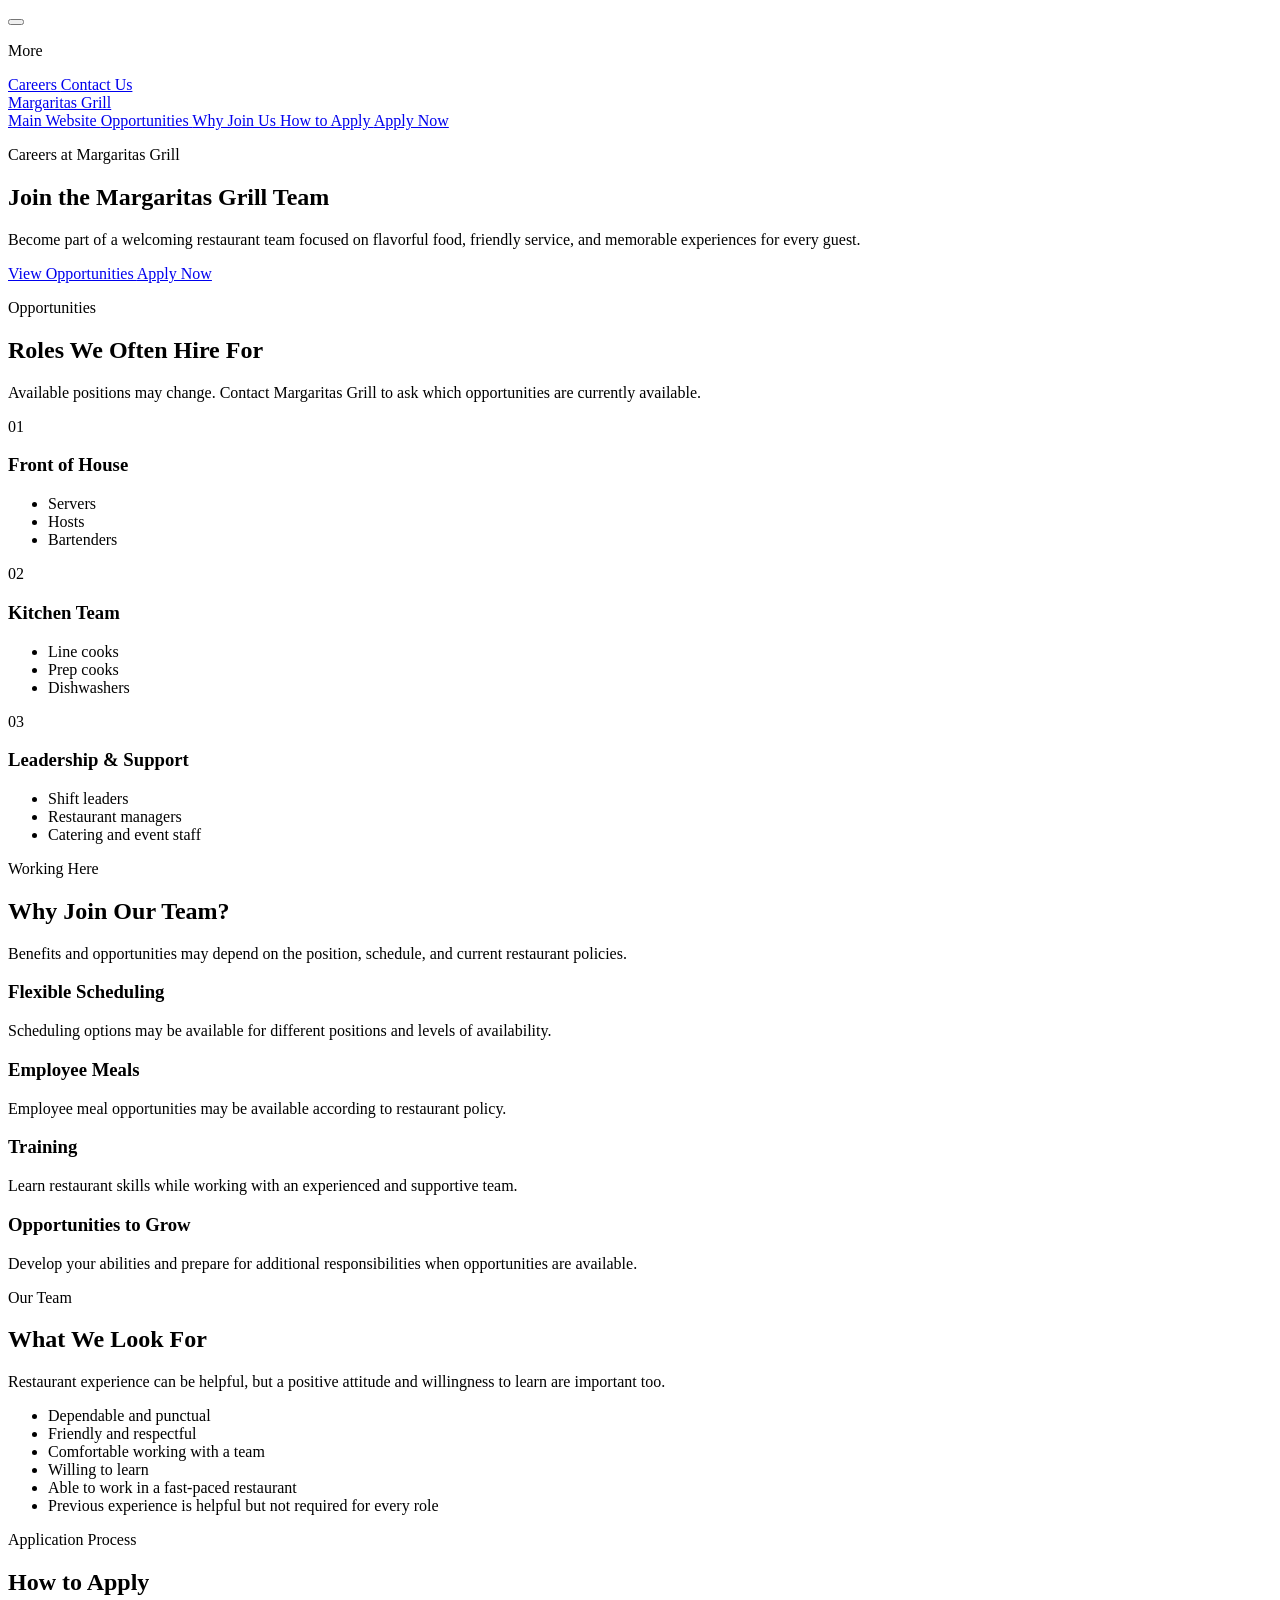
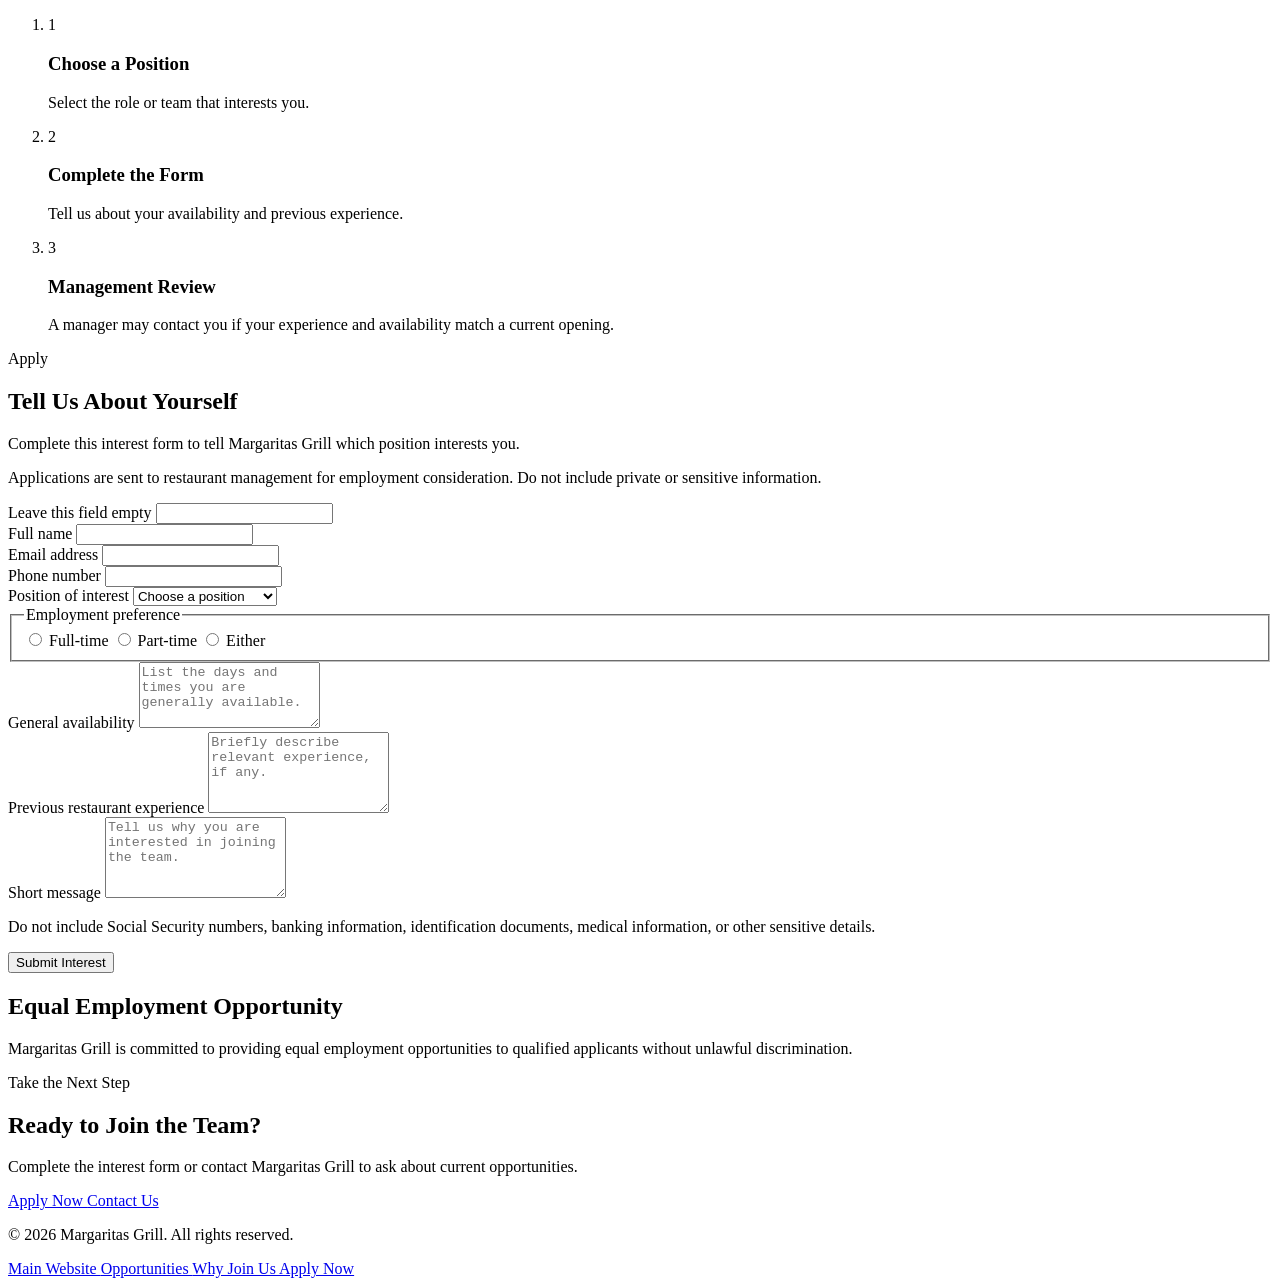
==== careers.html @ b8bbc75a "Add files via upload" ====
<!doctype html>
<html lang="en">
  <head>
    <meta charset="UTF-8" />

    <meta
      name="viewport"
      content="width=device-width, initial-scale=1"
    />

    <meta
      http-equiv="Content-Security-Policy"
      content="
        default-src 'self';
        script-src 'self';
        style-src 'self' https://fonts.googleapis.com;
        font-src 'self' https://fonts.gstatic.com;
        img-src 'self' data:;
        connect-src 'self';
        object-src 'none';
        base-uri 'self';
        form-action 'self' https://formspree.io;
        upgrade-insecure-requests;
      "
    />

    <meta
      name="referrer"
      content="strict-origin-when-cross-origin"
    />

    <meta
      name="description"
      content="Explore career opportunities and learn about joining the team at Margaritas Grill."
    />

    <title>Careers — Margaritas Grill</title>

    <link
      rel="preconnect"
      href="https://fonts.googleapis.com"
    />

    <link
      rel="preconnect"
      href="https://fonts.gstatic.com"
      crossorigin
    />

    <link
      rel="stylesheet"
      href="https://fonts.googleapis.com/css2?family=Cormorant+Garamond:wght@400;600;700&amp;display=swap"
    />

    <link rel="stylesheet" href="styles.css" />
  </head>

  <body>
    <!-- Top-left business menu -->
    <div class="corner-menu">
      <button
        class="corner-menu__button"
        type="button"
        aria-expanded="false"
        aria-controls="corner-menu-panel"
        aria-label="Open menu"
      >
        <span aria-hidden="true"></span>
        <span aria-hidden="true"></span>
        <span aria-hidden="true"></span>
      </button>

      <nav
        class="corner-menu__panel"
        id="corner-menu-panel"
        aria-label="More information"
      >
        <p class="corner-menu__title">More</p>

        <a
          href="careers.html"
          aria-current="page"
        >
          Careers
        </a>

        <a href="index.html#location">
          Contact Us
        </a>
      </nav>
    </div>

    <!-- Careers header -->
    <header class="header">
      <div class="container header__inner">
        <a href="#careers-top" class="logo">
          Margaritas Grill
        </a>

        <nav
          class="nav"
          aria-label="Careers navigation"
        >
          <a href="index.html#home">
            Main Website
          </a>

          <a href="#positions">
            Opportunities
          </a>

          <a href="#benefits">
            Why Join Us
          </a>

          <a href="#process">
            How to Apply
          </a>

          <a href="#application">
            Apply Now
          </a>
        </nav>
      </div>
    </header>

    <main class="careers-page">
      <!-- Careers hero -->
      <section
        class="careers-hero"
        id="careers-top"
      >
        <div
          class="container careers-hero__content"
        >
          <p class="careers-eyebrow">
            Careers at Margaritas Grill
          </p>

          <h1>
            Join the Margaritas Grill Team
          </h1>

          <p class="careers-hero__description">
            Become part of a welcoming restaurant team
            focused on flavorful food, friendly service,
            and memorable experiences for every guest.
          </p>

          <div class="careers-actions">
            <a
              href="#positions"
              class="btn btn--primary"
            >
              View Opportunities
            </a>

            <a
              href="#application"
              class="btn btn--outline"
            >
              Apply Now
            </a>
          </div>
        </div>
      </section>

      <!-- Positions -->
      <section
        class="careers-section careers-positions"
        id="positions"
        aria-labelledby="positions-heading"
      >
        <div class="container">
          <header
            class="careers-section__header"
          >
            <p class="careers-eyebrow">
              Opportunities
            </p>

            <h2 id="positions-heading">
              Roles We Often Hire For
            </h2>

            <p>
              Available positions may change. Contact
              Margaritas Grill to ask which opportunities
              are currently available.
            </p>
          </header>

          <div class="careers-card-grid">
            <article class="careers-card">
              <p
                class="careers-card__number"
                aria-hidden="true"
              >
                01
              </p>

              <h3>Front of House</h3>

              <ul>
                <li>Servers</li>
                <li>Hosts</li>
                <li>Bartenders</li>
              </ul>
            </article>

            <article class="careers-card">
              <p
                class="careers-card__number"
                aria-hidden="true"
              >
                02
              </p>

              <h3>Kitchen Team</h3>

              <ul>
                <li>Line cooks</li>
                <li>Prep cooks</li>
                <li>Dishwashers</li>
              </ul>
            </article>

            <article class="careers-card">
              <p
                class="careers-card__number"
                aria-hidden="true"
              >
                03
              </p>

              <h3>
                Leadership &amp; Support
              </h3>

              <ul>
                <li>Shift leaders</li>
                <li>Restaurant managers</li>
                <li>
                  Catering and event staff
                </li>
              </ul>
            </article>
          </div>
        </div>
      </section>

      <!-- Benefits -->
      <section
        class="careers-section careers-benefits"
        id="benefits"
        aria-labelledby="benefits-heading"
      >
        <div class="container">
          <header
            class="careers-section__header"
          >
            <p class="careers-eyebrow">
              Working Here
            </p>

            <h2 id="benefits-heading">
              Why Join Our Team?
            </h2>

            <p>
              Benefits and opportunities may depend on the
              position, schedule, and current restaurant
              policies.
            </p>
          </header>

          <!-- Confirm these benefits with the restaurant -->
          <div class="careers-benefit-grid">
            <article class="careers-benefit">
              <h3>Flexible Scheduling</h3>

              <p>
                Scheduling options may be available for
                different positions and levels of
                availability.
              </p>
            </article>

            <article class="careers-benefit">
              <h3>Employee Meals</h3>

              <p>
                Employee meal opportunities may be
                available according to restaurant policy.
              </p>
            </article>

            <article class="careers-benefit">
              <h3>Training</h3>

              <p>
                Learn restaurant skills while working with
                an experienced and supportive team.
              </p>
            </article>

            <article class="careers-benefit">
              <h3>Opportunities to Grow</h3>

              <p>
                Develop your abilities and prepare for
                additional responsibilities when
                opportunities are available.
              </p>
            </article>
          </div>
        </div>
      </section>

      <!-- Team values -->
      <section
        class="careers-section careers-values"
        aria-labelledby="values-heading"
      >
        <div
          class="container careers-values__layout"
        >
          <div class="careers-values__intro">
            <p class="careers-eyebrow">
              Our Team
            </p>

            <h2 id="values-heading">
              What We Look For
            </h2>

            <p>
              Restaurant experience can be helpful, but a
              positive attitude and willingness to learn
              are important too.
            </p>
          </div>

          <ul class="careers-checklist">
            <li>Dependable and punctual</li>
            <li>Friendly and respectful</li>

            <li>
              Comfortable working with a team
            </li>

            <li>Willing to learn</li>

            <li>
              Able to work in a fast-paced restaurant
            </li>

            <li>
              Previous experience is helpful but not
              required for every role
            </li>
          </ul>
        </div>
      </section>

      <!-- Application process -->
      <section
        class="careers-section careers-process"
        id="process"
        aria-labelledby="process-heading"
      >
        <div class="container">
          <header
            class="careers-section__header"
          >
            <p class="careers-eyebrow">
              Application Process
            </p>

            <h2 id="process-heading">
              How to Apply
            </h2>
          </header>

          <ol class="careers-process__steps">
            <li>
              <span aria-hidden="true">1</span>

              <div>
                <h3>Choose a Position</h3>

                <p>
                  Select the role or team that interests
                  you.
                </p>
              </div>
            </li>

            <li>
              <span aria-hidden="true">2</span>

              <div>
                <h3>Complete the Form</h3>

                <p>
                  Tell us about your availability and
                  previous experience.
                </p>
              </div>
            </li>

            <li>
              <span aria-hidden="true">3</span>

              <div>
                <h3>Management Review</h3>

                <p>
                  A manager may contact you if your
                  experience and availability match a
                  current opening.
                </p>
              </div>
            </li>
          </ol>
        </div>
      </section>

      <!-- Application form -->
      <section
        class="careers-section careers-application"
        id="application"
        aria-labelledby="application-heading"
      >
        <div
          class="container careers-application__layout"
        >
          <div
            class="careers-application__intro"
          >
            <p class="careers-eyebrow">
              Apply
            </p>

            <h2 id="application-heading">
              Tell Us About Yourself
            </h2>

            <p>
              Complete this interest form to tell
              Margaritas Grill which position interests
              you.
            </p>

            <p class="careers-form-warning">
              Applications are sent to restaurant
              management for employment consideration. Do
              not include private or sensitive
              information.
            </p>
          </div>

          <!--
            Formspree processes this form.
            Its endpoint identifier is public by design.
          -->
          <form
            class="careers-form"
            id="careers-form"
            action="https://formspree.io/f/mwlevezz"
            method="POST"
            accept-charset="UTF-8"
          >
            <!-- Spam trap: users should leave this empty -->
            <div
              class="careers-honeypot"
              aria-hidden="true"
            >
              <label for="company-website">
                Leave this field empty
              </label>

              <input
                id="company-website"
                name="_gotcha"
                type="text"
                tabindex="-1"
                autocomplete="off"
              />
            </div>

            <div class="careers-form__grid">
              <div class="careers-field">
                <label for="applicant-name">
                  Full name
                </label>

                <input
                  id="applicant-name"
                  name="name"
                  type="text"
                  autocomplete="name"
                  maxlength="100"
                  required
                />
              </div>

              <div class="careers-field">
                <label for="applicant-email">
                  Email address
                </label>

                <input
                  id="applicant-email"
                  name="email"
                  type="email"
                  autocomplete="email"
                  maxlength="254"
                  required
                />
              </div>

              <div class="careers-field">
                <label for="applicant-phone">
                  Phone number
                </label>

                <input
                  id="applicant-phone"
                  name="phone"
                  type="tel"
                  autocomplete="tel"
                  inputmode="tel"
                  maxlength="30"
                  required
                />
              </div>

              <div class="careers-field">
                <label for="position-interest">
                  Position of interest
                </label>

                <select
                  id="position-interest"
                  name="position"
                  required
                >
                  <option value="">
                    Choose a position
                  </option>

                  <option value="server">
                    Server
                  </option>

                  <option value="host">
                    Host
                  </option>

                  <option value="bartender">
                    Bartender
                  </option>

                  <option value="line-cook">
                    Line Cook
                  </option>

                  <option value="prep-cook">
                    Prep Cook
                  </option>

                  <option value="dishwasher">
                    Dishwasher
                  </option>

                  <option value="catering">
                    Catering Staff
                  </option>

                  <option value="shift-leader">
                    Shift Leader
                  </option>

                  <option value="manager">
                    Restaurant Manager
                  </option>

                  <option value="other">
                    Other
                  </option>
                </select>
              </div>
            </div>

            <fieldset class="careers-fieldset">
              <legend>
                Employment preference
              </legend>

              <div class="careers-radio-group">
                <label>
                  <input
                    type="radio"
                    name="employment-preference"
                    value="full-time"
                    required
                  />

                  Full-time
                </label>

                <label>
                  <input
                    type="radio"
                    name="employment-preference"
                    value="part-time"
                  />

                  Part-time
                </label>

                <label>
                  <input
                    type="radio"
                    name="employment-preference"
                    value="either"
                  />

                  Either
                </label>
              </div>
            </fieldset>

            <div class="careers-field">
              <label for="availability">
                General availability
              </label>

              <textarea
                id="availability"
                name="availability"
                rows="4"
                maxlength="500"
                required
                placeholder="List the days and times you are generally available."
              ></textarea>
            </div>

            <div class="careers-field">
              <label for="experience">
                Previous restaurant experience
              </label>

              <textarea
                id="experience"
                name="experience"
                rows="5"
                maxlength="1500"
                placeholder="Briefly describe relevant experience, if any."
              ></textarea>
            </div>

            <div class="careers-field">
              <label for="applicant-message">
                Short message
              </label>

              <textarea
                id="applicant-message"
                name="message"
                rows="5"
                maxlength="1500"
                placeholder="Tell us why you are interested in joining the team."
              ></textarea>
            </div>

            <p class="careers-privacy-note">
              Do not include Social Security numbers,
              banking information, identification
              documents, medical information, or other
              sensitive details.
            </p>

            <button
              class="btn btn--primary"
              type="submit"
            >
              Submit Interest
            </button>
          </form>
        </div>
      </section>

      <!-- Equal opportunity statement -->
      <section
        class="careers-equal-opportunity"
        aria-labelledby="equal-opportunity-heading"
      >
        <div class="container">
          <h2 id="equal-opportunity-heading">
            Equal Employment Opportunity
          </h2>

          <p>
            Margaritas Grill is committed to providing
            equal employment opportunities to qualified
            applicants without unlawful discrimination.
          </p>
        </div>
      </section>

      <!-- Final call to action -->
      <section class="careers-final-cta">
        <div class="container">
          <p class="careers-eyebrow">
            Take the Next Step
          </p>

          <h2>Ready to Join the Team?</h2>

          <p>
            Complete the interest form or contact
            Margaritas Grill to ask about current
            opportunities.
          </p>

          <div class="careers-actions">
            <a
              href="#application"
              class="btn btn--primary"
            >
              Apply Now
            </a>

            <a
              href="index.html#location"
              class="btn btn--outline"
            >
              Contact Us
            </a>
          </div>
        </div>
      </section>
    </main>

    <!-- Careers footer -->
    <footer class="footer">
      <div class="container footer__inner">
        <p>
          &copy; 2026 Margaritas Grill. All rights
          reserved.
        </p>

        <nav
          aria-label="Careers footer navigation"
        >
          <a href="index.html#home">
            Main Website
          </a>

          <a href="#positions">
            Opportunities
          </a>

          <a href="#benefits">
            Why Join Us
          </a>

          <a href="#application">
            Apply Now
          </a>
        </nav>
      </div>
    </footer>

    <script src="script.js"></script>
  </body>
</html>
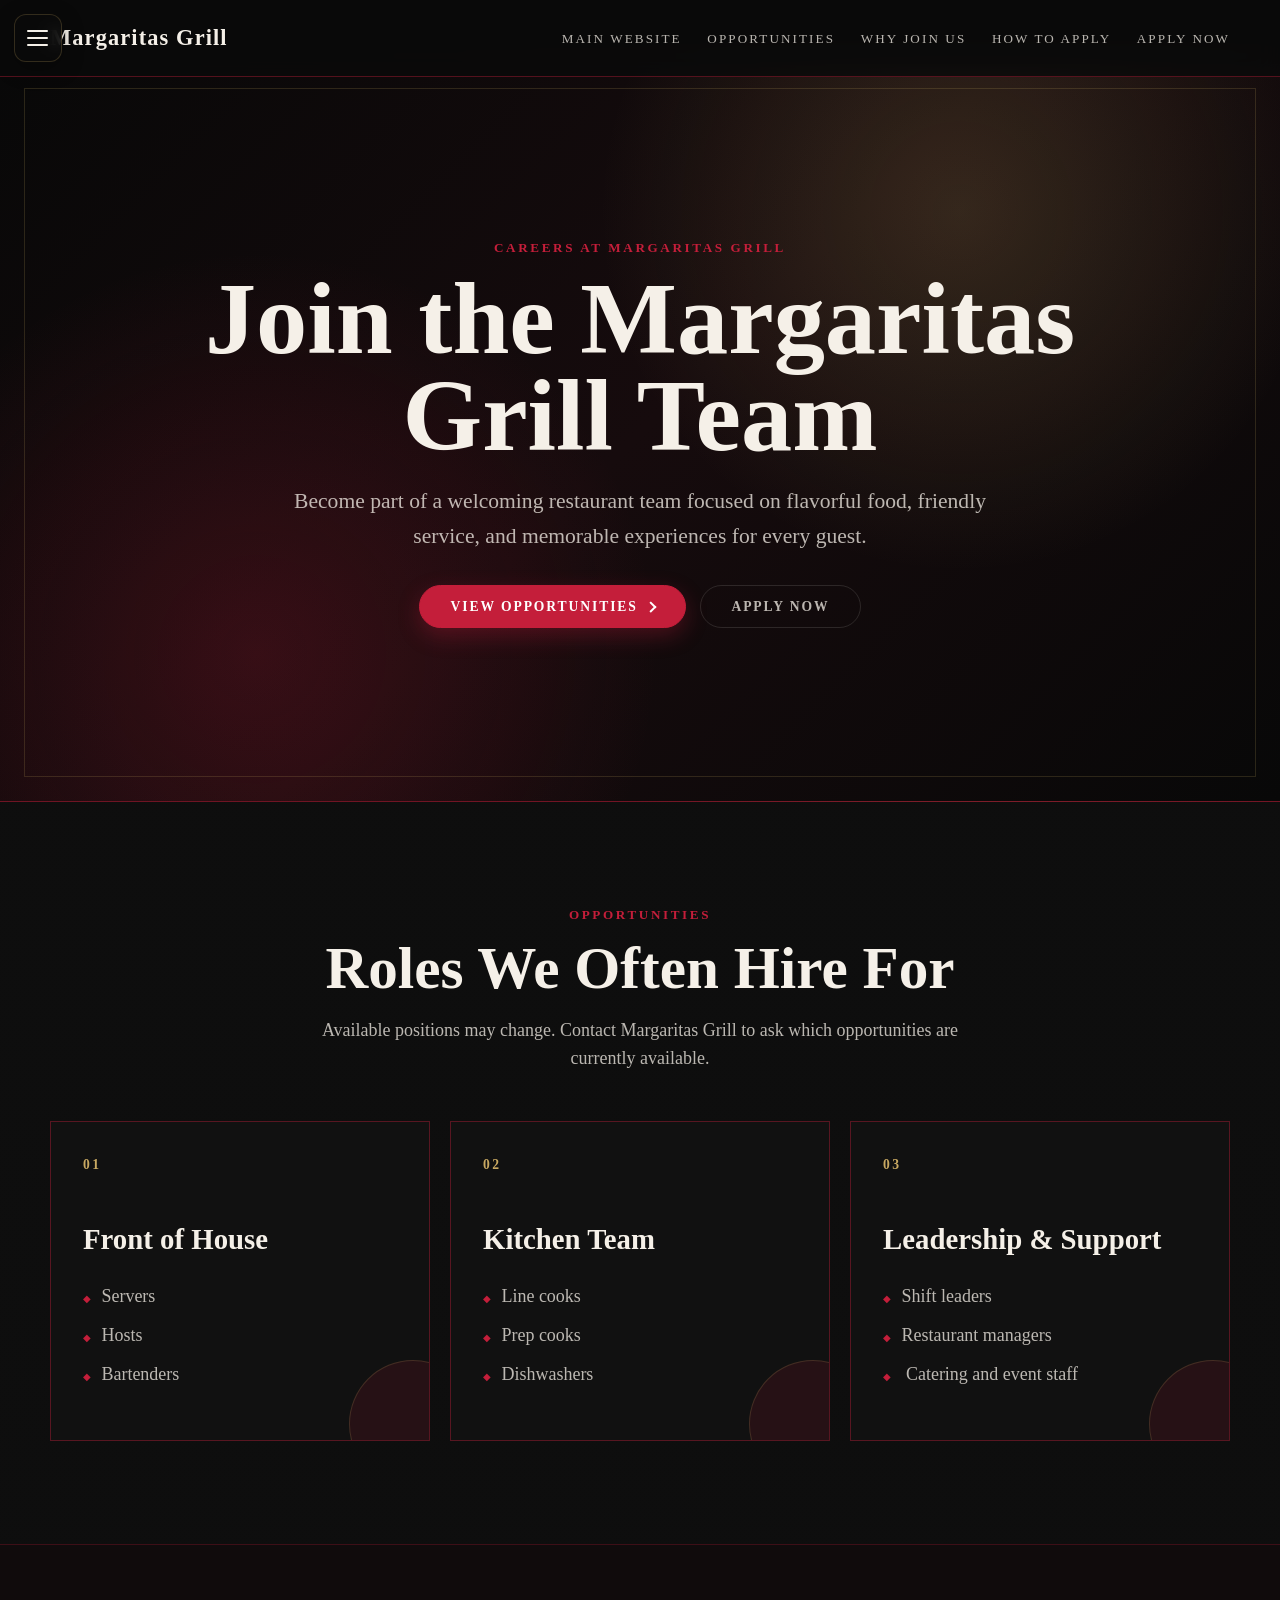
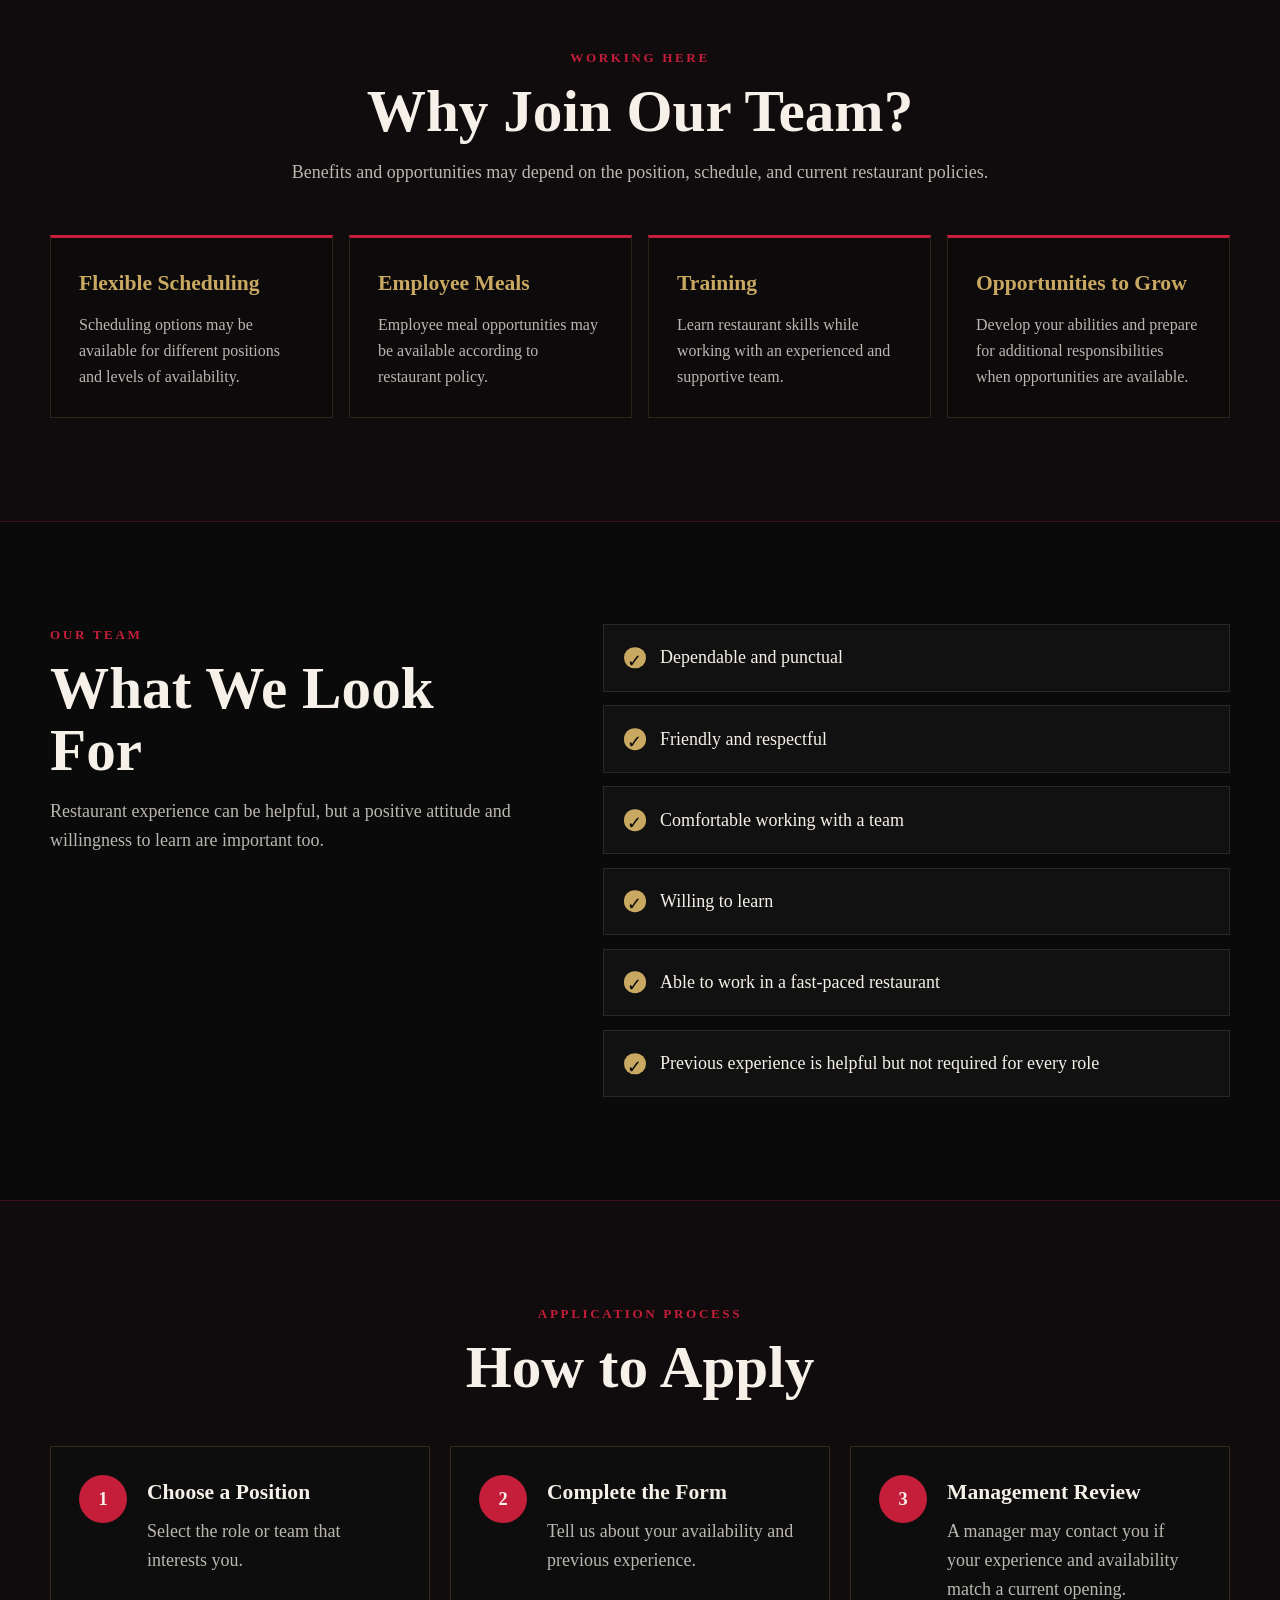
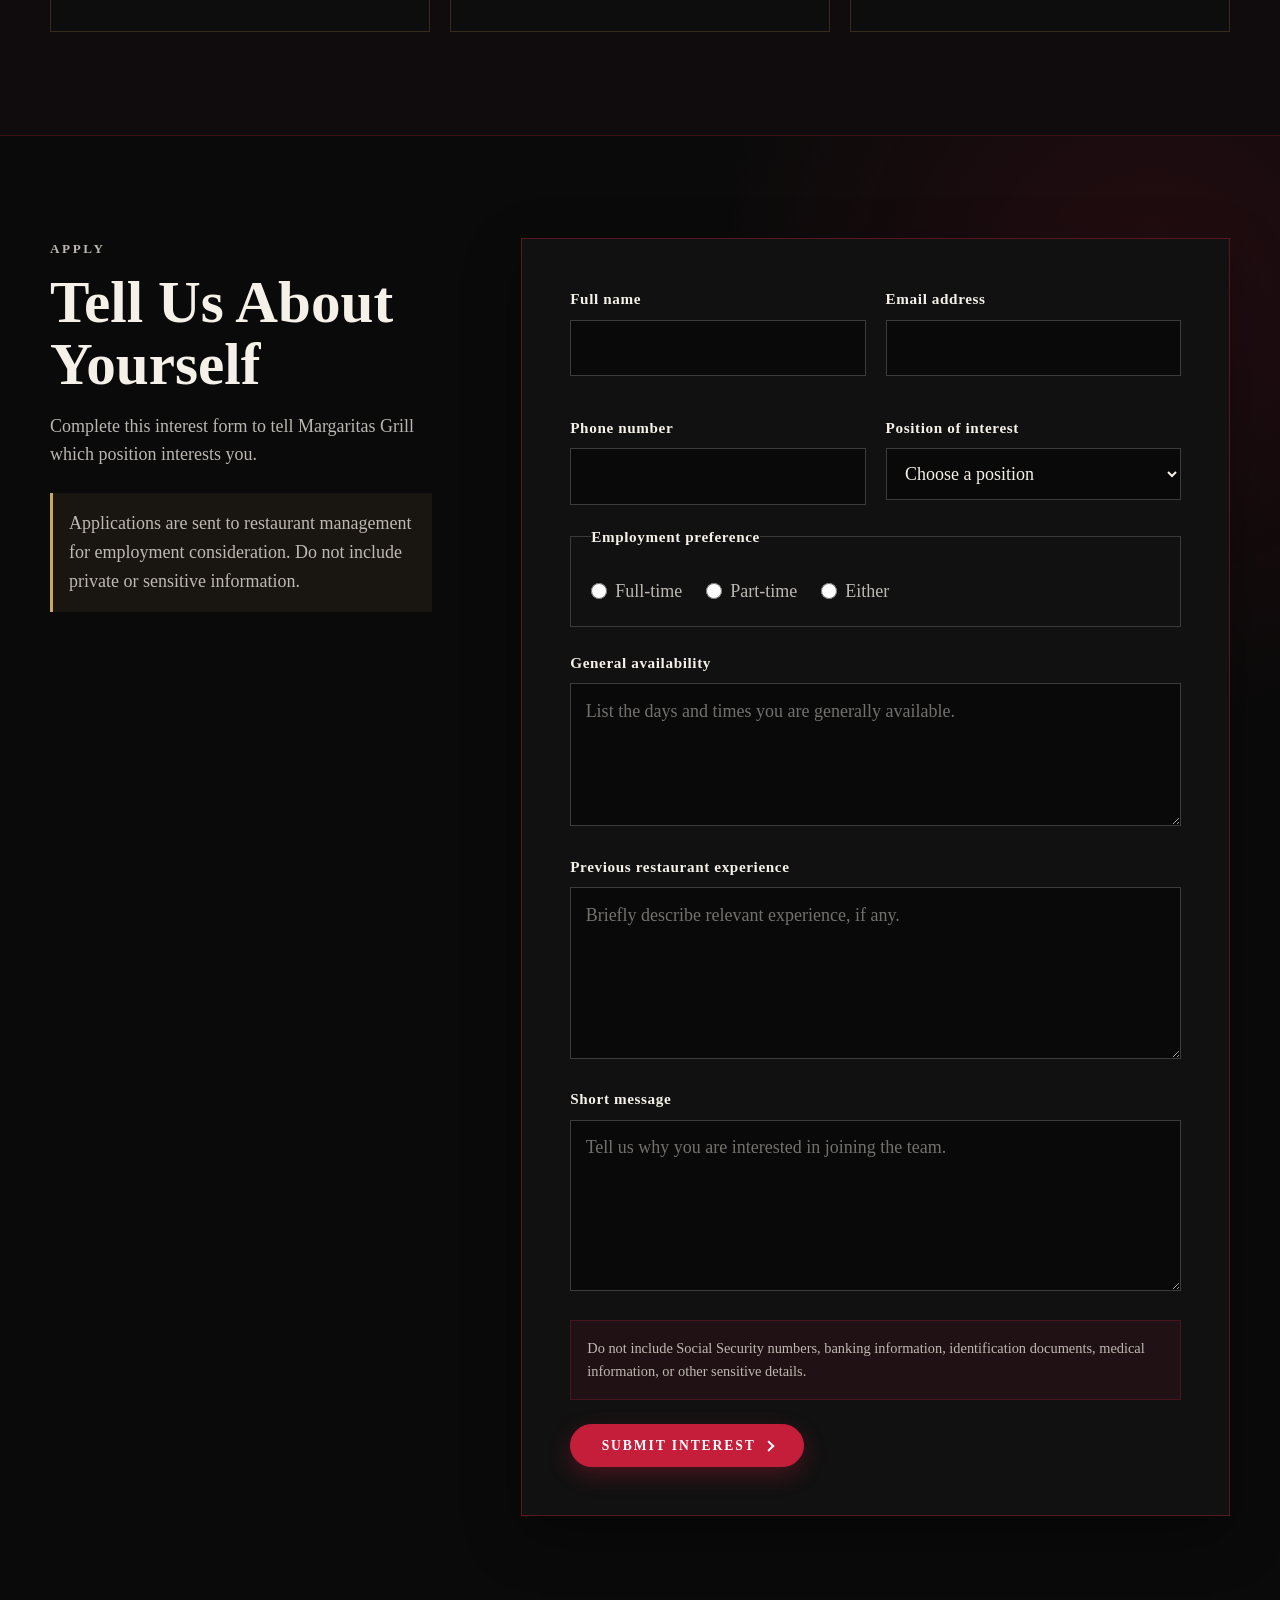
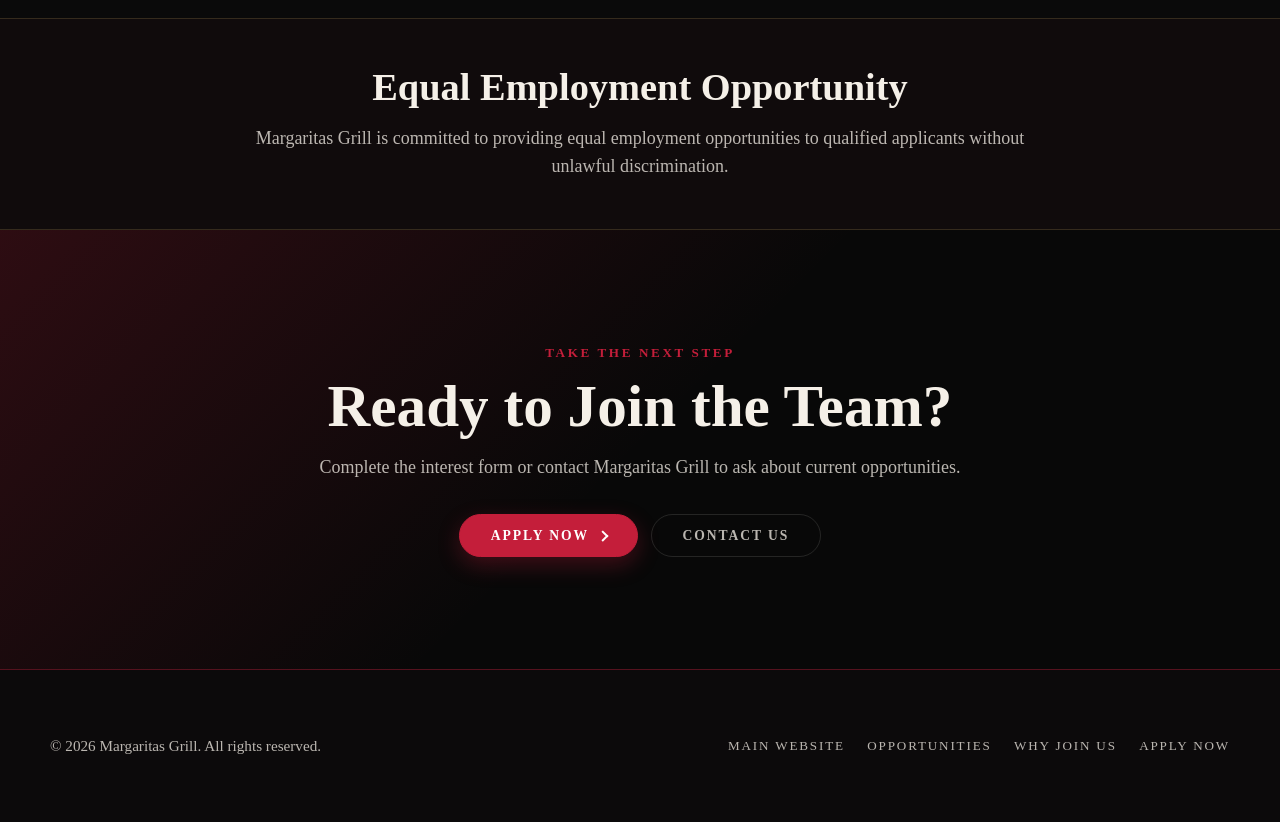
==== commit 475c8a53: "Fix header wordmark clearance vs corner menu; move theme toggle into nav; add favicon; make lightbox" ====
--- a/careers.html
+++ b/careers.html
@@ -33,6 +33,8 @@
       name="description"
       content="Explore career opportunities and learn about joining the team at Margaritas Grill."
     />
+
+    <link rel="icon" href="public/favicon.svg" type="image/svg+xml" />
 
     <title>Careers — Margaritas Grill</title>
 
--- a/styles.css
+++ b/styles.css
@@ -0,0 +1,2572 @@
+/* Margaritas Grill — shared homepage and careers styles */
+
+*,
+*::before,
+*::after {
+  box-sizing: border-box;
+  margin: 0;
+  padding: 0;
+}
+
+:root {
+  --black: #0a0a0a;
+  --red: #c41e3a;
+  --cream: #f5f0e8;
+  --cream-muted: rgba(245, 240, 232, 0.75);
+  --gold: #c9a962;
+  --font: "Cormorant Garamond", Georgia, serif;
+
+  /* Semantic tokens (night — default atmosphere) */
+  --bg: #0a0a0a;
+  --bg-alt: #0c0a0b;
+  --surface: #140d0e;
+  --surface-2: #111111;
+  --text: #f5f0e8;
+  --text-muted: rgba(245, 240, 232, 0.75);
+  --text-faint: rgba(245, 240, 232, 0.55);
+  --accent: #c41e3a;
+  --accent-bright: #e8354f;
+  --gold-accent: #c9a962;
+  --line: rgba(245, 240, 232, 0.12);
+  --line-strong: rgba(196, 30, 58, 0.4);
+  --line-gold: rgba(201, 169, 98, 0.22);
+  --shadow-soft: 0 18px 48px rgba(0, 0, 0, 0.4);
+  --shadow-lift: 0 22px 46px rgba(0, 0, 0, 0.55);
+  --header-bg: rgba(10, 10, 10, 0.82);
+  --hero-overlay-top: rgba(10, 10, 10, 0.68);
+  --hero-overlay-mid: rgba(10, 10, 10, 0.78);
+  --hero-overlay-bottom: rgba(10, 10, 10, 0.94);
+  --maxw: 1180px;
+}
+
+/* Warm / candlelit atmosphere (home page only) */
+body.theme-warm {
+  --bg: #17110c;
+  --bg-alt: #1d150f;
+  --surface: #241a13;
+  --surface-2: #2b2018;
+  --text: #fbf4e8;
+  --text-muted: rgba(251, 244, 232, 0.82);
+  --text-faint: rgba(251, 244, 232, 0.62);
+  --accent: #d12c3f;
+  --accent-bright: #f0576b;
+  --gold-accent: #d9bd7e;
+  --line: rgba(251, 244, 232, 0.18);
+  --line-strong: rgba(209, 44, 63, 0.5);
+  --line-gold: rgba(217, 189, 126, 0.34);
+  --shadow-soft: 0 20px 50px rgba(0, 0, 0, 0.32);
+  --shadow-lift: 0 24px 52px rgba(0, 0, 0, 0.42);
+  --header-bg: rgba(29, 21, 15, 0.86);
+  --hero-overlay-top: rgba(23, 17, 12, 0.5);
+  --hero-overlay-mid: rgba(23, 17, 12, 0.66);
+  --hero-overlay-bottom: rgba(23, 17, 12, 0.9);
+}
+
+html {
+  scroll-behavior: smooth;
+}
+
+body {
+  overflow-x: hidden;
+  color: var(--text);
+  font-family: var(--font);
+  font-size: 1.125rem;
+  line-height: 1.6;
+  background: var(--bg);
+  transition:
+    background-color 0.5s ease,
+    color 0.5s ease;
+}
+
+img {
+  display: block;
+  max-width: 100%;
+}
+
+a {
+  color: inherit;
+  text-decoration: none;
+}
+
+:focus-visible {
+  outline: 3px solid var(--gold-accent);
+  outline-offset: 3px;
+}
+
+.visually-hidden {
+  position: absolute;
+  width: 1px;
+  height: 1px;
+  padding: 0;
+  margin: -1px;
+  overflow: hidden;
+  white-space: nowrap;
+  border: 0;
+  clip-path: inset(50%);
+}
+
+.container {
+  width: min(100% - 2.5rem, var(--maxw));
+  margin-inline: auto;
+}
+
+/* Skip link */
+
+.skip-link {
+  position: fixed;
+  top: 0.75rem;
+  left: 50%;
+  z-index: 12000;
+  padding: 0.75rem 1.25rem;
+  color: var(--black);
+  font-weight: 600;
+  letter-spacing: 0.08em;
+  text-transform: uppercase;
+  background: var(--gold);
+  border-radius: 999px;
+  transform: translate(-50%, -200%);
+  transition: transform 0.25s ease;
+}
+
+.skip-link:focus-visible {
+  transform: translate(-50%, 0);
+}
+
+/* Cinematic intro */
+
+.intro {
+  position: fixed;
+  inset: 0;
+  z-index: 11000;
+  display: grid;
+  place-items: center;
+  background:
+    radial-gradient(
+      circle at 50% 42%,
+      rgba(196, 30, 58, 0.12),
+      transparent 60%
+    ),
+    #060606;
+  transition:
+    opacity 0.7s ease,
+    visibility 0.7s ease;
+}
+
+.intro__inner {
+  display: grid;
+  justify-items: center;
+  gap: 1.1rem;
+  padding: 2rem;
+  text-align: center;
+}
+
+.intro__logo {
+  width: min(56vw, 300px);
+  height: auto;
+  opacity: 0;
+  transform: scale(0.84);
+  animation: introLogo 2.1s cubic-bezier(0.2, 0.7, 0.2, 1) forwards;
+}
+
+.intro__word {
+  color: var(--cream);
+  font-size: clamp(1.4rem, 5vw, 2.4rem);
+  font-weight: 600;
+  letter-spacing: 0.18em;
+  text-transform: uppercase;
+  opacity: 0;
+  transform: translateY(14px);
+  animation: introWord 1.4s ease forwards;
+  animation-delay: 0.55s;
+}
+
+.intro__line {
+  width: 0;
+  height: 1px;
+  background: linear-gradient(90deg, transparent, var(--gold), transparent);
+  animation: introLine 1.6s ease forwards;
+  animation-delay: 0.7s;
+}
+
+.intro.is-dismissed {
+  opacity: 0;
+  visibility: hidden;
+  pointer-events: none;
+}
+
+/* No-JS fallback: the intro auto-dismisses so content is never hidden */
+html:not(.js) .intro {
+  animation: introAuto 3s ease forwards;
+}
+
+@keyframes introLogo {
+  0% {
+    opacity: 0;
+    transform: scale(0.84);
+  }
+  35% {
+    opacity: 1;
+  }
+  75% {
+    opacity: 1;
+    transform: scale(1);
+  }
+  100% {
+    opacity: 1;
+    transform: scale(1.03);
+  }
+}
+
+@keyframes introWord {
+  to {
+    opacity: 1;
+    transform: translateY(0);
+  }
+}
+
+@keyframes introLine {
+  to {
+    width: min(64vw, 320px);
+  }
+}
+
+@keyframes introAuto {
+  0%,
+  72% {
+    opacity: 1;
+    visibility: visible;
+  }
+  100% {
+    opacity: 0;
+    visibility: hidden;
+  }
+}
+
+/* Header */
+
+.header {
+  position: fixed;
+  inset: 0 0 auto;
+  z-index: 100;
+  background: var(--header-bg);
+  -webkit-backdrop-filter: blur(12px) saturate(1.1);
+  backdrop-filter: blur(12px) saturate(1.1);
+  border-bottom: 1px solid var(--line-strong);
+  transition:
+    background 0.3s ease,
+    border-color 0.3s ease,
+    box-shadow 0.3s ease;
+}
+
+.header__inner {
+  display: flex;
+  height: 4.75rem;
+  align-items: center;
+  justify-content: space-between;
+  transition: height 0.35s ease;
+}
+
+.header__actions {
+  display: flex;
+  align-items: center;
+  gap: 1.5rem;
+}
+
+/* Transparent over the hero (home only) */
+.home-page .header:not(.header--scrolled) {
+  background: transparent;
+  -webkit-backdrop-filter: none;
+  backdrop-filter: none;
+  border-bottom-color: rgba(245, 240, 232, 0.16);
+}
+
+.header.header--scrolled {
+  box-shadow: 0 10px 30px rgba(0, 0, 0, 0.45);
+}
+
+.header.header--scrolled .header__inner {
+  height: 3.6rem;
+}
+
+.logo {
+  font-size: 1.4rem;
+  font-weight: 700;
+  letter-spacing: 0.05em;
+  transition: color 0.25s ease;
+}
+
+.logo:hover {
+  color: var(--gold-accent);
+}
+
+.nav {
+  display: flex;
+  align-items: center;
+  gap: 1.6rem;
+}
+
+/* Keep the wordmark clear of the fixed top-left corner menu */
+@media (min-width: 821px) and (max-width: 1320px) {
+  .home-page .header__inner {
+    padding-left: 4.25rem;
+  }
+}
+
+.nav a {
+  position: relative;
+  display: inline-block;
+  padding: 0.35rem 0;
+  color: var(--text-muted);
+  font-size: 0.82rem;
+  letter-spacing: 0.16em;
+  text-transform: uppercase;
+  transition: color 0.25s ease;
+}
+
+.nav a::after {
+  content: "";
+  position: absolute;
+  right: 0;
+  bottom: 0;
+  left: 0;
+  height: 1px;
+  background: var(--accent-bright);
+  transform: scaleX(0);
+  transform-origin: right;
+  transition: transform 0.32s cubic-bezier(0.22, 1, 0.36, 1);
+}
+
+.nav a:hover,
+.nav a:focus-visible {
+  color: var(--text);
+}
+
+.nav a:hover::after,
+.nav a:focus-visible::after,
+.nav a[aria-current="true"]::after {
+  transform: scaleX(1);
+  transform-origin: left;
+}
+
+.nav a[aria-current="true"] {
+  color: var(--text);
+}
+
+/* Theme toggle */
+
+.theme-toggle {
+  display: inline-flex;
+  align-items: center;
+  padding: 0;
+  background: none;
+  border: 0;
+  cursor: pointer;
+}
+
+.theme-toggle__track {
+  position: relative;
+  display: block;
+  width: 3.1rem;
+  height: 1.6rem;
+  background: rgba(245, 240, 232, 0.12);
+  border: 1px solid var(--line-gold);
+  border-radius: 999px;
+  transition:
+    background 0.35s ease,
+    border-color 0.35s ease;
+}
+
+.theme-toggle__thumb {
+  position: absolute;
+  top: 50%;
+  left: 0.18rem;
+  width: 1.1rem;
+  height: 1.1rem;
+  background: var(--gold);
+  border-radius: 50%;
+  box-shadow: 0 0 10px rgba(201, 169, 98, 0.6);
+  transform: translateY(-50%);
+  transition:
+    left 0.35s cubic-bezier(0.22, 1, 0.36, 1),
+    background 0.35s ease;
+}
+
+.theme-toggle[aria-pressed="true"] .theme-toggle__track {
+  background: rgba(209, 44, 63, 0.28);
+}
+
+.theme-toggle[aria-pressed="true"] .theme-toggle__thumb {
+  left: calc(100% - 1.28rem);
+  background: var(--accent-bright);
+  box-shadow: 0 0 12px rgba(240, 87, 107, 0.7);
+}
+
+.theme-toggle:focus-visible .theme-toggle__track {
+  outline: 3px solid var(--gold-accent);
+  outline-offset: 3px;
+}
+
+/* Mobile nav toggle (home only) */
+
+.nav-toggle {
+  display: none;
+  width: 2.9rem;
+  height: 2.9rem;
+  flex-direction: column;
+  align-items: center;
+  justify-content: center;
+  gap: 5px;
+  color: var(--text);
+  background: transparent;
+  border: 1px solid var(--line-gold);
+  border-radius: 12px;
+  cursor: pointer;
+}
+
+.nav-toggle span {
+  display: block;
+  width: 1.35rem;
+  height: 2px;
+  background: currentColor;
+  border-radius: 999px;
+  transition:
+    transform 0.25s ease,
+    opacity 0.25s ease;
+}
+
+.nav-toggle[aria-expanded="true"] span:nth-child(1) {
+  transform: translateY(7px) rotate(45deg);
+}
+
+.nav-toggle[aria-expanded="true"] span:nth-child(2) {
+  opacity: 0;
+}
+
+.nav-toggle[aria-expanded="true"] span:nth-child(3) {
+  transform: translateY(-7px) rotate(-45deg);
+}
+
+/* Buttons */
+
+.btn {
+  position: relative;
+  display: inline-flex;
+  align-items: center;
+  justify-content: center;
+  gap: 0.6rem;
+  padding: 0.85rem 1.9rem;
+  font-family: var(--font);
+  font-size: 0.85rem;
+  font-weight: 600;
+  letter-spacing: 0.14em;
+  line-height: 1;
+  text-align: center;
+  text-transform: uppercase;
+  border: 1px solid transparent;
+  border-radius: 999px;
+  cursor: pointer;
+  transition:
+    transform 0.28s cubic-bezier(0.22, 1, 0.36, 1),
+    background-color 0.28s ease,
+    color 0.28s ease,
+    border-color 0.28s ease,
+    box-shadow 0.28s ease;
+}
+
+.btn > span {
+  position: relative;
+}
+
+.btn--primary {
+  color: #fff;
+  background: var(--accent);
+  border-color: var(--accent);
+  box-shadow: 0 8px 22px rgba(196, 30, 58, 0.3);
+}
+
+.btn--primary::after {
+  content: "";
+  width: 0.48rem;
+  height: 0.48rem;
+  border-top: 2px solid currentColor;
+  border-right: 2px solid currentColor;
+  transform: rotate(45deg);
+  transition: transform 0.28s ease;
+}
+
+.btn--primary:hover,
+.btn--primary:focus-visible {
+  transform: translateY(-3px);
+  box-shadow: 0 16px 32px rgba(196, 30, 58, 0.45);
+}
+
+.btn--primary:hover::after,
+.btn--primary:focus-visible::after {
+  transform: rotate(45deg) translate(2px, -2px);
+}
+
+.btn--secondary {
+  color: var(--text);
+  background: transparent;
+  border-color: var(--accent);
+}
+
+.btn--secondary:hover,
+.btn--secondary:focus-visible {
+  background: rgba(196, 30, 58, 0.16);
+  transform: translateY(-3px);
+  box-shadow: 0 12px 26px rgba(0, 0, 0, 0.35);
+}
+
+.btn--outline {
+  color: var(--text-muted);
+  background: transparent;
+  border-color: var(--line);
+}
+
+.btn--outline:hover,
+.btn--outline:focus-visible {
+  color: var(--text);
+  border-color: var(--gold-accent);
+  transform: translateY(-3px);
+  box-shadow: 0 12px 26px rgba(0, 0, 0, 0.35);
+}
+
+.btn:active {
+  transform: translateY(-1px);
+}
+
+/* Hero */
+
+.hero {
+  position: relative;
+  display: flex;
+  min-height: 100svh;
+  align-items: center;
+  padding-top: 5rem;
+  overflow: hidden;
+}
+
+.hero__backdrop {
+  position: absolute;
+  inset: -3%;
+  z-index: -2;
+  background:
+    url("images/Mrgts Logo.png") center / min(1400px, 150%) auto no-repeat,
+    var(--bg);
+  transform: scale(1.12);
+  animation: heroPushIn 2.6s cubic-bezier(0.16, 1, 0.3, 1) forwards;
+}
+
+.hero::after {
+  content: "";
+  position: absolute;
+  inset: 0;
+  z-index: -1;
+  background:
+    linear-gradient(
+      var(--hero-overlay-top),
+      var(--hero-overlay-mid) 55%,
+      var(--hero-overlay-bottom)
+    ),
+    radial-gradient(
+      circle at 22% 30%,
+      rgba(196, 30, 58, 0.12),
+      transparent 45%
+    );
+}
+
+@keyframes heroPushIn {
+  to {
+    transform: scale(1);
+  }
+}
+
+.hero__content {
+  max-width: 44rem;
+}
+
+.hero__eyebrow {
+  margin-bottom: 1rem;
+  color: var(--accent-bright);
+  font-size: clamp(0.9rem, 1.6vw, 1.25rem);
+  font-weight: 600;
+  letter-spacing: 0.4em;
+  text-transform: uppercase;
+}
+
+.hero h1 {
+  margin-bottom: 0.6rem;
+  font-size: clamp(3rem, 11vw, 7rem);
+  font-weight: 700;
+  line-height: 0.98;
+  letter-spacing: -0.01em;
+}
+
+.hero__tagline {
+  margin-bottom: 1.5rem;
+  color: var(--gold-accent);
+  font-size: clamp(1.35rem, 3vw, 2rem);
+  font-style: italic;
+  font-weight: 500;
+}
+
+.hero__text {
+  max-width: 34rem;
+  margin-bottom: 2.25rem;
+  padding-top: 1.5rem;
+  border-top: 1px solid var(--line);
+  color: var(--text-muted);
+  font-size: clamp(1.1rem, 1.8vw, 1.35rem);
+}
+
+.hero__buttons {
+  display: flex;
+  flex-wrap: wrap;
+  gap: 0.85rem;
+}
+
+.hero__scroll {
+  position: absolute;
+  bottom: 1.75rem;
+  left: 50%;
+  display: grid;
+  justify-items: center;
+  gap: 0.6rem;
+  color: var(--text-faint);
+  font-size: 0.7rem;
+  letter-spacing: 0.28em;
+  text-transform: uppercase;
+  transform: translateX(-50%);
+  transition: color 0.25s ease;
+}
+
+.hero__scroll:hover {
+  color: var(--text);
+}
+
+.hero__scroll-line {
+  width: 1px;
+  height: 3rem;
+  background: linear-gradient(var(--gold-accent), transparent);
+  overflow: hidden;
+}
+
+.hero__scroll-line::after {
+  content: "";
+  display: block;
+  width: 100%;
+  height: 40%;
+  background: var(--gold-accent);
+  animation: scrollCue 2.2s ease-in-out infinite;
+}
+
+@keyframes scrollCue {
+  0% {
+    transform: translateY(-100%);
+  }
+  60%,
+  100% {
+    transform: translateY(300%);
+  }
+}
+
+/* Load reveal for hero content */
+
+.js .hero__content > *,
+.js .hero__scroll {
+  opacity: 0;
+  transform: translateY(26px);
+  transition:
+    opacity 0.85s ease,
+    transform 0.85s ease;
+}
+
+.hero.is-revealed .hero__content > *,
+.hero.is-revealed .hero__scroll {
+  opacity: 1;
+  transform: none;
+}
+
+.hero.is-revealed .hero__content > *:nth-child(1) {
+  transition-delay: 0.05s;
+}
+.hero.is-revealed .hero__content > *:nth-child(2) {
+  transition-delay: 0.18s;
+}
+.hero.is-revealed .hero__content > *:nth-child(3) {
+  transition-delay: 0.31s;
+}
+.hero.is-revealed .hero__content > *:nth-child(4) {
+  transition-delay: 0.44s;
+}
+.hero.is-revealed .hero__content > *:nth-child(5) {
+  transition-delay: 0.57s;
+}
+.hero.is-revealed .hero__scroll {
+  transition-delay: 0.75s;
+}
+
+/* Ticker */
+
+.ticker {
+  padding: 1.15rem 0;
+  overflow: hidden;
+  background: var(--bg-alt);
+  border-block: 1px solid var(--line-strong);
+  white-space: nowrap;
+}
+
+.ticker__track {
+  display: inline-flex;
+  align-items: center;
+  animation: tickerScroll 34s linear infinite;
+}
+
+.ticker:hover .ticker__track {
+  animation-play-state: paused;
+}
+
+.ticker__group {
+  display: inline-flex;
+  align-items: center;
+}
+
+.ticker__group > span {
+  padding: 0 1.4rem;
+  color: var(--text-muted);
+  font-size: 1.15rem;
+  font-style: italic;
+  letter-spacing: 0.04em;
+}
+
+.ticker__dot {
+  color: var(--accent) !important;
+  font-style: normal !important;
+  font-size: 0.75rem !important;
+}
+
+@keyframes tickerScroll {
+  to {
+    transform: translateX(-50%);
+  }
+}
+
+/* General sections */
+
+.section {
+  padding: clamp(4.5rem, 9vw, 8rem) 0;
+}
+
+.section__eyebrow {
+  margin-bottom: 0.85rem;
+  color: var(--accent-bright);
+  font-size: 0.8rem;
+  font-weight: 700;
+  letter-spacing: 0.28em;
+  text-transform: uppercase;
+}
+
+.section__eyebrow--center {
+  text-align: center;
+}
+
+.section__title {
+  margin-bottom: 0.5rem;
+  font-size: clamp(2.25rem, 6vw, 3.5rem);
+  font-weight: 700;
+  text-align: center;
+}
+
+h2 {
+  margin-bottom: 1.35rem;
+  font-size: clamp(2rem, 5vw, 3rem);
+  font-weight: 700;
+  line-height: 1.05;
+}
+
+h3 {
+  margin-bottom: 1rem;
+  color: var(--gold-accent);
+  font-size: 1.25rem;
+  font-weight: 600;
+}
+
+section {
+  scroll-margin-top: 6.5rem;
+}
+
+#menu {
+  scroll-margin-top: 7.5rem;
+}
+
+/* Section underlines */
+
+.about__text h2,
+.location__info h2,
+#gallery .section__title {
+  position: relative;
+  padding-bottom: 0.7rem;
+}
+
+.about__text h2::after,
+.location__info h2::after,
+#gallery .section__title::after {
+  content: "";
+  display: block;
+  width: 6.5rem;
+  height: 2px;
+  margin-top: 0.5rem;
+  background: linear-gradient(90deg, var(--accent), transparent);
+}
+
+#gallery .section__title::after {
+  margin-inline: auto;
+  background: linear-gradient(90deg, transparent, var(--accent), transparent);
+}
+
+/* About */
+
+.about {
+  display: grid;
+  grid-template-columns: 0.95fr 1.05fr;
+  align-items: center;
+  gap: clamp(2.5rem, 6vw, 5rem);
+}
+
+.about__media {
+  display: grid;
+  gap: 0.85rem;
+}
+
+.about__media-frame {
+  position: relative;
+  width: 100%;
+  aspect-ratio: 4 / 5;
+  overflow: hidden;
+  border: 1px solid var(--line-strong);
+  border-radius: 6px;
+  box-shadow: var(--shadow-soft);
+}
+
+.about__media-frame::after {
+  content: "";
+  position: absolute;
+  inset: 0;
+  pointer-events: none;
+  box-shadow: inset 0 0 0 1px rgba(201, 169, 98, 0.18);
+}
+
+.about-video video {
+  position: absolute;
+  inset: 0;
+  display: block;
+  width: 100%;
+  height: 100%;
+  object-fit: cover;
+  object-position: center;
+}
+
+.about__media-label {
+  color: var(--text-faint);
+  font-size: 0.78rem;
+  letter-spacing: 0.22em;
+  text-transform: uppercase;
+}
+
+.video-controls {
+  position: absolute;
+  right: 0.75rem;
+  bottom: 0.75rem;
+  z-index: 2;
+  display: flex;
+  gap: 0.5rem;
+}
+
+.video-btn {
+  display: grid;
+  width: 2.6rem;
+  height: 2.6rem;
+  place-items: center;
+  color: var(--cream);
+  background: rgba(10, 10, 10, 0.62);
+  -webkit-backdrop-filter: blur(6px);
+  backdrop-filter: blur(6px);
+  border: 1px solid rgba(245, 240, 232, 0.28);
+  border-radius: 50%;
+  cursor: pointer;
+  transition:
+    background 0.22s ease,
+    border-color 0.22s ease,
+    transform 0.22s ease;
+}
+
+.video-btn:hover,
+.video-btn:focus-visible {
+  background: var(--accent);
+  border-color: var(--accent);
+  transform: translateY(-2px);
+}
+
+.video-btn__icon {
+  display: block;
+}
+
+.video-btn__icon--play {
+  width: 0;
+  height: 0;
+  margin-left: 3px;
+  border-top: 7px solid transparent;
+  border-bottom: 7px solid transparent;
+  border-left: 11px solid currentColor;
+}
+
+.video-btn__icon--pause {
+  width: 10px;
+  height: 12px;
+  border-left: 3px solid currentColor;
+  border-right: 3px solid currentColor;
+}
+
+.video-btn__icon--replay {
+  width: 13px;
+  height: 13px;
+  border: 2px solid currentColor;
+  border-radius: 50%;
+  border-right-color: transparent;
+  position: relative;
+}
+
+.video-btn__icon--replay::after {
+  content: "";
+  position: absolute;
+  top: -3px;
+  right: -2px;
+  border-top: 4px solid transparent;
+  border-bottom: 4px solid transparent;
+  border-left: 5px solid currentColor;
+}
+
+/* Default: show play icon, hide pause; playing state swaps */
+.video-btn__icon--pause {
+  display: none;
+}
+
+[data-video-playpause][aria-pressed="true"] .video-btn__icon--play {
+  display: none;
+}
+
+[data-video-playpause][aria-pressed="true"] .video-btn__icon--pause {
+  display: block;
+}
+
+.about__text p {
+  margin-bottom: 1rem;
+  color: var(--text-muted);
+}
+
+.about__list {
+  margin-top: 1.5rem;
+  list-style: none;
+}
+
+.about__list li {
+  position: relative;
+  padding: 0.55rem 0 0.55rem 1.75rem;
+  border-bottom: 1px solid var(--line);
+  font-size: 1.1rem;
+}
+
+.about__list li::before {
+  position: absolute;
+  top: 0.85em;
+  left: 0;
+  color: var(--accent);
+  font-size: 0.7rem;
+  content: "✦";
+}
+
+.about__buttons {
+  display: flex;
+  flex-wrap: wrap;
+  gap: 0.85rem;
+  margin-top: 1.9rem;
+}
+
+/* Location */
+
+.location {
+  display: grid;
+  grid-template-columns: 1fr 1.25fr;
+  align-items: start;
+  gap: clamp(2.5rem, 6vw, 5rem);
+}
+
+address {
+  margin-bottom: 1rem;
+  font-style: normal;
+  font-size: 1.2rem;
+  line-height: 1.8;
+}
+
+.location__phone a {
+  color: var(--accent-bright);
+  font-size: 1.25rem;
+  font-weight: 600;
+  transition: color 0.2s ease;
+}
+
+.location__phone a:hover {
+  color: var(--text);
+}
+
+.hours {
+  margin: 1.75rem 0;
+}
+
+.hours div {
+  display: flex;
+  justify-content: space-between;
+  gap: 1rem;
+  padding: 0.7rem 0;
+  border-bottom: 1px solid var(--line);
+}
+
+.hours dt {
+  font-weight: 600;
+  letter-spacing: 0.02em;
+}
+
+.hours dd {
+  color: var(--text-muted);
+}
+
+.location a {
+  font-variant-numeric: lining-nums;
+  font-feature-settings:
+    "lnum" 1,
+    "tnum" 1;
+}
+
+.location__map {
+  position: relative;
+  border-radius: 6px;
+  overflow: hidden;
+  box-shadow: var(--shadow-soft);
+}
+
+.location__map iframe {
+  display: block;
+  width: 100%;
+  aspect-ratio: 4 / 3;
+  border: 1px solid var(--line-strong);
+}
+
+/* Gallery */
+
+.gallery-section {
+  background: var(--bg);
+}
+
+.gallery-container {
+  width: min(100% - 3rem, 1380px);
+  margin-inline: auto;
+}
+
+.gallery-container .section__eyebrow--center,
+.gallery-container .section__title {
+  margin-bottom: 0.6rem;
+}
+
+.gallery-container .section__title {
+  margin-bottom: 3rem;
+}
+
+.gallery {
+  display: grid;
+  grid-template-columns: repeat(3, 1fr);
+  grid-auto-rows: 1fr;
+  gap: 1.5rem;
+}
+
+.gallery__item {
+  position: relative;
+  display: block;
+  padding: 0;
+  overflow: hidden;
+  aspect-ratio: 4 / 3;
+  background: var(--surface-2);
+  border: 1px solid var(--line);
+  border-radius: 6px;
+  cursor: pointer;
+  transition:
+    border-color 0.3s ease,
+    box-shadow 0.3s ease,
+    transform 0.3s ease;
+}
+
+.gallery__item:nth-child(1) {
+  grid-column: span 2;
+  grid-row: span 2;
+  aspect-ratio: auto;
+}
+
+.gallery__item img {
+  width: 100%;
+  height: 100%;
+  object-fit: cover;
+  transition:
+    transform 0.5s cubic-bezier(0.22, 1, 0.36, 1),
+    opacity 0.4s ease;
+}
+
+.gallery__item::after {
+  content: "";
+  position: absolute;
+  inset: 0;
+  background: linear-gradient(
+    to top,
+    rgba(10, 10, 10, 0.5),
+    transparent 55%
+  );
+  opacity: 0;
+  transition: opacity 0.35s ease;
+}
+
+.gallery__item:hover,
+.gallery__item:focus-visible {
+  border-color: var(--accent);
+  box-shadow: var(--shadow-lift);
+  transform: translateY(-3px);
+}
+
+.gallery__item:hover img,
+.gallery__item:focus-visible img {
+  transform: scale(1.06);
+}
+
+.gallery__item:hover::after,
+.gallery__item:focus-visible::after {
+  opacity: 1;
+}
+
+.gallery__button {
+  display: flex;
+  justify-content: center;
+  margin-top: 3rem;
+}
+
+/* Lightbox dialog */
+
+.lightbox {
+  width: min(94vw, 1080px);
+  max-width: 94vw;
+  max-height: 92vh;
+  padding: 0;
+  color: var(--cream);
+  background: transparent;
+  border: 0;
+}
+
+.lightbox::backdrop {
+  background: rgba(4, 4, 4, 0.9);
+  -webkit-backdrop-filter: blur(6px);
+  backdrop-filter: blur(6px);
+}
+
+.lightbox[open] {
+  animation: lightboxIn 0.3s ease;
+}
+
+@keyframes lightboxIn {
+  from {
+    opacity: 0;
+    transform: translateY(12px) scale(0.98);
+  }
+}
+
+.lightbox__inner {
+  position: relative;
+  display: grid;
+  grid-template-columns: auto 1fr auto;
+  grid-template-rows: auto auto;
+  align-items: center;
+  gap: 0.85rem 1rem;
+}
+
+.lightbox__figure {
+  grid-column: 2;
+  grid-row: 1;
+  margin: 0;
+  display: grid;
+  place-items: center;
+}
+
+.lightbox__image {
+  width: 100%;
+  max-height: 82vh;
+  object-fit: contain;
+  border: 1px solid var(--line-gold);
+  border-radius: 4px;
+}
+
+.lightbox__close {
+  position: absolute;
+  top: 0.5rem;
+  right: 0.5rem;
+  z-index: 2;
+  display: grid;
+  width: 2.8rem;
+  height: 2.8rem;
+  place-items: center;
+  color: var(--cream);
+  font-size: 1.7rem;
+  line-height: 1;
+  background: rgba(20, 13, 14, 0.85);
+  border: 1px solid var(--line-gold);
+  border-radius: 50%;
+  cursor: pointer;
+  transition:
+    background 0.2s ease,
+    transform 0.2s ease;
+}
+
+.lightbox__nav--prev {
+  grid-column: 1;
+  grid-row: 1;
+}
+
+.lightbox__nav--next {
+  grid-column: 3;
+  grid-row: 1;
+}
+
+.lightbox__nav {
+  display: grid;
+  width: 3rem;
+  height: 3rem;
+  place-items: center;
+  color: var(--cream);
+  font-size: 1.3rem;
+  background: rgba(20, 13, 14, 0.85);
+  border: 1px solid var(--line-gold);
+  border-radius: 50%;
+  cursor: pointer;
+  transition:
+    background 0.2s ease,
+    transform 0.2s ease;
+}
+
+.lightbox__close:hover,
+.lightbox__close:focus-visible,
+.lightbox__nav:hover,
+.lightbox__nav:focus-visible {
+  background: var(--accent);
+  border-color: var(--accent);
+  transform: scale(1.06);
+}
+
+.lightbox__counter {
+  grid-column: 1 / -1;
+  grid-row: 2;
+  margin: 0;
+  color: var(--cream);
+  font-size: 0.95rem;
+  letter-spacing: 0.14em;
+  text-align: center;
+  font-variant-numeric: tabular-nums;
+}
+
+/* Reviews */
+
+.reviews-margaritas {
+  --review-accent: var(--accent);
+  --review-star: var(--gold-accent);
+  --review-border: var(--line-strong);
+}
+
+.restaurant-reviews {
+  padding: clamp(4.5rem, 9vw, 8rem) 0;
+  overflow: hidden;
+  color: var(--text);
+  background: var(--bg-alt);
+}
+
+.reviews-shell {
+  width: min(100% - 2.5rem, 66rem);
+  margin-inline: auto;
+  text-align: center;
+}
+
+.reviews-kicker {
+  margin: 0 0 0.75rem;
+  color: var(--accent-bright);
+  font-size: 0.8rem;
+  font-weight: 700;
+  letter-spacing: 0.28em;
+  text-transform: uppercase;
+}
+
+.restaurant-reviews h2 {
+  max-width: 45rem;
+  margin: 0 auto clamp(2.25rem, 4vw, 3.25rem);
+  color: var(--text);
+  font-size: clamp(2rem, 5vw, 3.25rem);
+  line-height: 1.08;
+}
+
+.reviews-window {
+  position: relative;
+  overflow: hidden;
+  background: var(--surface);
+  border: 1px solid var(--review-border);
+  border-radius: 14px;
+  box-shadow: var(--shadow-soft);
+}
+
+.reviews-window:focus-visible {
+  outline: 3px solid var(--gold-accent);
+  outline-offset: 4px;
+}
+
+.reviews-track {
+  position: relative;
+  display: grid;
+}
+
+.review-slide {
+  grid-area: 1 / 1;
+  padding: clamp(2.25rem, 6vw, 4.5rem);
+  opacity: 0;
+  visibility: hidden;
+  transform: translateY(18px);
+  transition:
+    opacity 0.5s ease,
+    transform 0.5s ease,
+    visibility 0.5s ease;
+}
+
+.review-slide.is-active {
+  opacity: 1;
+  visibility: visible;
+  transform: none;
+}
+
+.review-stars {
+  margin-bottom: 1.25rem;
+  color: var(--review-star);
+  font-size: 1.25rem;
+  letter-spacing: 0.22em;
+}
+
+.review-text {
+  max-width: 48rem;
+  margin: 0 auto 1.75rem;
+  color: var(--text);
+  font-size: clamp(1.2rem, 2.3vw, 1.65rem);
+  font-style: italic;
+  line-height: 1.6;
+}
+
+.review-name {
+  margin: 0;
+  color: var(--text);
+  font-size: 1.05rem;
+  font-weight: 700;
+  letter-spacing: 0.02em;
+}
+
+.review-source {
+  margin: 0.3rem 0 0;
+  color: var(--text-muted);
+  font-size: 0.78rem;
+  letter-spacing: 0.16em;
+  text-transform: uppercase;
+}
+
+.review-controls {
+  display: flex;
+  align-items: center;
+  justify-content: center;
+  gap: 1.25rem;
+  margin-top: 1.75rem;
+}
+
+.review-arrow {
+  display: grid;
+  width: 3.1rem;
+  height: 3.1rem;
+  padding: 0;
+  place-items: center;
+  color: var(--text);
+  font: inherit;
+  font-size: 1.3rem;
+  background: var(--surface);
+  border: 1px solid var(--review-border);
+  border-radius: 50%;
+  cursor: pointer;
+  transition:
+    color 0.2s ease,
+    background-color 0.2s ease,
+    border-color 0.2s ease,
+    transform 0.2s ease;
+}
+
+.review-arrow:hover,
+.review-arrow:focus-visible {
+  color: #fff;
+  background: var(--accent);
+  border-color: var(--accent);
+  transform: translateY(-3px);
+}
+
+.review-counter {
+  min-width: 3.5rem;
+  margin: 0;
+  color: var(--text-muted);
+  font-size: 0.95rem;
+  font-variant-numeric: tabular-nums;
+}
+
+/* Footer */
+
+.footer {
+  padding: clamp(2.5rem, 5vw, 4rem) 0;
+  background: var(--bg-alt);
+  border-top: 1px solid var(--line-strong);
+}
+
+.footer__inner {
+  display: flex;
+  flex-wrap: wrap;
+  align-items: center;
+  justify-content: space-between;
+  gap: 1.5rem;
+  color: var(--text-muted);
+  font-size: 0.95rem;
+}
+
+.footer__brand {
+  display: grid;
+  gap: 0.35rem;
+}
+
+.footer__wordmark {
+  font-size: 1.4rem;
+  font-weight: 700;
+  letter-spacing: 0.05em;
+  color: var(--text);
+  transition: color 0.25s ease;
+}
+
+.footer__wordmark:hover {
+  color: var(--gold-accent);
+}
+
+.footer nav {
+  display: flex;
+  flex-wrap: wrap;
+  gap: 1.4rem;
+}
+
+.footer nav a {
+  position: relative;
+  display: inline-block;
+  padding-bottom: 2px;
+  font-size: 0.82rem;
+  letter-spacing: 0.14em;
+  text-transform: uppercase;
+  transition: color 0.2s ease;
+}
+
+.footer nav a::after {
+  content: "";
+  position: absolute;
+  right: 0;
+  bottom: 0;
+  left: 0;
+  height: 1px;
+  background: var(--gold-accent);
+  transform: scaleX(0);
+  transform-origin: right;
+  transition: transform 0.3s ease;
+}
+
+.footer nav a:hover,
+.footer nav a:focus-visible {
+  color: var(--text);
+}
+
+.footer nav a:hover::after,
+.footer nav a:focus-visible::after {
+  transform: scaleX(1);
+  transform-origin: left;
+}
+
+/* Corner menu */
+
+.corner-menu {
+  position: fixed;
+  top: 0.85rem;
+  left: 0.85rem;
+  z-index: 10000;
+  display: block;
+  color: var(--cream);
+}
+
+.corner-menu__button {
+  display: flex;
+  width: 3rem;
+  height: 3rem;
+  padding: 0;
+  flex-direction: column;
+  align-items: center;
+  justify-content: center;
+  gap: 5px;
+  color: inherit;
+  background: rgba(10, 10, 10, 0.82);
+  -webkit-backdrop-filter: blur(8px);
+  backdrop-filter: blur(8px);
+  border: 1px solid var(--line-gold);
+  border-radius: 12px;
+  box-shadow: 0 6px 22px rgba(0, 0, 0, 0.3);
+  cursor: pointer;
+  transition:
+    border-color 0.2s ease,
+    transform 0.2s ease;
+}
+
+.corner-menu__button:hover {
+  border-color: var(--gold-accent);
+}
+
+.corner-menu__button span {
+  display: block;
+  width: 1.35rem;
+  height: 2px;
+  background: currentColor;
+  border-radius: 999px;
+  transition:
+    transform 250ms ease,
+    opacity 250ms ease;
+}
+
+.corner-menu__button[aria-expanded="true"] span:nth-child(1) {
+  transform: translateY(7px) rotate(45deg);
+}
+
+.corner-menu__button[aria-expanded="true"] span:nth-child(2) {
+  opacity: 0;
+}
+
+.corner-menu__button[aria-expanded="true"] span:nth-child(3) {
+  transform: translateY(-7px) rotate(-45deg);
+}
+
+.corner-menu__panel {
+  position: absolute;
+  top: calc(100% + 0.65rem);
+  left: 0;
+  display: grid;
+  width: min(18rem, calc(100vw - 1.7rem));
+  padding: 0.65rem;
+  color: inherit;
+  background: rgba(10, 10, 10, 0.94);
+  -webkit-backdrop-filter: blur(14px);
+  backdrop-filter: blur(14px);
+  border: 1px solid var(--line-gold);
+  border-radius: 16px;
+  box-shadow: 0 16px 40px rgba(0, 0, 0, 0.42);
+  opacity: 0;
+  visibility: hidden;
+  transform: translateY(-10px) scale(0.98);
+  transform-origin: top left;
+  pointer-events: none;
+  transition:
+    opacity 240ms ease,
+    visibility 240ms ease,
+    transform 240ms cubic-bezier(0.22, 1, 0.36, 1);
+}
+
+.corner-menu__panel.is-open {
+  opacity: 1;
+  visibility: visible;
+  transform: translateY(0) scale(1);
+  pointer-events: auto;
+}
+
+.corner-menu__title {
+  margin: 0;
+  padding: 0.45rem 0.9rem 0.35rem;
+  color: var(--gold-accent);
+  font-size: 0.78rem;
+  font-weight: 700;
+  letter-spacing: 0.18em;
+  text-transform: uppercase;
+}
+
+.corner-menu__panel a {
+  display: block;
+  padding: 0.85rem 0.9rem;
+  color: inherit;
+  font-size: 1.05rem;
+  border-radius: 10px;
+  transition:
+    color 180ms ease,
+    background-color 180ms ease,
+    transform 180ms ease;
+}
+
+.corner-menu__panel a:hover,
+.corner-menu__panel a:focus-visible {
+  color: var(--accent-bright);
+  background: rgba(196, 30, 58, 0.16);
+  transform: translateX(4px);
+}
+
+.corner-menu__panel a[aria-current="page"] {
+  color: var(--gold-accent);
+  background: rgba(201, 169, 98, 0.12);
+}
+
+/* ==========================================================================
+   Careers page (preserved)
+   ========================================================================== */
+
+.careers-page {
+  padding-top: 4rem;
+  color: var(--cream);
+  background: var(--black);
+}
+
+.careers-page section[id] {
+  scroll-margin-top: 6rem;
+}
+
+.careers-eyebrow {
+  margin: 0 0 0.75rem;
+  color: var(--red);
+  font-size: 0.82rem;
+  font-weight: 700;
+  letter-spacing: 0.2em;
+  text-transform: uppercase;
+}
+
+.careers-section__header {
+  max-width: 44rem;
+  margin: 0 auto 3rem;
+  text-align: center;
+}
+
+.careers-section__header h2,
+.careers-values h2,
+.careers-application h2,
+.careers-equal-opportunity h2,
+.careers-final-cta h2 {
+  margin-bottom: 1rem;
+  color: var(--cream);
+  font-size: clamp(2.1rem, 5vw, 3.7rem);
+  line-height: 1.05;
+}
+
+.careers-section__header > p:last-child,
+.careers-values__intro > p:last-child,
+.careers-application__intro > p {
+  color: var(--cream-muted);
+}
+
+.careers-hero {
+  position: relative;
+  isolation: isolate;
+  display: grid;
+  min-height: min(48rem, 82vh);
+  padding: 6rem 0;
+  place-items: center;
+  overflow: hidden;
+  background:
+    radial-gradient(
+      circle at 75% 20%,
+      rgba(201, 169, 98, 0.18),
+      transparent 32%
+    ),
+    radial-gradient(
+      circle at 20% 80%,
+      rgba(196, 30, 58, 0.2),
+      transparent 34%
+    ),
+    linear-gradient(
+      135deg,
+      #080808 0%,
+      #160b0d 50%,
+      #080808 100%
+    );
+  border-bottom: 1px solid rgba(196, 30, 58, 0.55);
+}
+
+.careers-hero::before {
+  position: absolute;
+  inset: 1.5rem;
+  z-index: -1;
+  content: "";
+  border: 1px solid rgba(201, 169, 98, 0.18);
+  pointer-events: none;
+}
+
+.careers-hero__content {
+  max-width: 58rem;
+  text-align: center;
+}
+
+.careers-hero h1 {
+  margin-bottom: 1.25rem;
+  color: var(--cream);
+  font-size: clamp(3rem, 8vw, 6.5rem);
+  line-height: 0.95;
+}
+
+.careers-hero__description {
+  max-width: 44rem;
+  margin: 0 auto 2rem;
+  color: var(--cream-muted);
+  font-size: clamp(1.1rem, 2vw, 1.35rem);
+}
+
+.careers-actions {
+  display: flex;
+  flex-wrap: wrap;
+  align-items: center;
+  justify-content: center;
+  gap: 0.85rem;
+}
+
+.careers-section {
+  padding: clamp(4rem, 8vw, 7rem) 0;
+}
+
+.careers-positions {
+  background:
+    linear-gradient(
+      rgba(255, 255, 255, 0.015),
+      rgba(255, 255, 255, 0.015)
+    ),
+    var(--black);
+}
+
+.careers-card-grid {
+  display: grid;
+  grid-template-columns: repeat(3, 1fr);
+  gap: 1.25rem;
+}
+
+.careers-card {
+  position: relative;
+  min-height: 20rem;
+  padding: 2rem;
+  overflow: hidden;
+  background: #111111;
+  border: 1px solid rgba(196, 30, 58, 0.4);
+  transition:
+    transform 250ms ease,
+    border-color 250ms ease,
+    box-shadow 250ms ease;
+}
+
+.careers-card::after {
+  position: absolute;
+  right: -3rem;
+  bottom: -3rem;
+  width: 8rem;
+  height: 8rem;
+  content: "";
+  background: rgba(196, 30, 58, 0.12);
+  border: 1px solid rgba(201, 169, 98, 0.18);
+  border-radius: 50%;
+}
+
+.careers-card:hover {
+  transform: translateY(-7px);
+  border-color: var(--red);
+  box-shadow: 0 18px 40px rgba(0, 0, 0, 0.4);
+}
+
+.careers-card__number {
+  margin-bottom: 2.5rem;
+  color: var(--gold);
+  font-size: 0.85rem;
+  font-weight: 700;
+  letter-spacing: 0.18em;
+}
+
+.careers-card h3 {
+  margin-bottom: 1.25rem;
+  color: var(--cream);
+  font-size: 1.8rem;
+}
+
+.careers-card ul {
+  display: grid;
+  gap: 0.65rem;
+  margin: 0;
+  padding: 0;
+  color: var(--cream-muted);
+  list-style: none;
+}
+
+.careers-card li::before {
+  margin-right: 0.65rem;
+  color: var(--red);
+  font-size: 0.65rem;
+  content: "◆";
+}
+
+.careers-benefits {
+  background: #100b0c;
+  border-block: 1px solid rgba(196, 30, 58, 0.25);
+}
+
+.careers-benefit-grid {
+  display: grid;
+  grid-template-columns: repeat(4, 1fr);
+  gap: 1rem;
+}
+
+.careers-benefit {
+  padding: 1.75rem;
+  background: rgba(10, 10, 10, 0.7);
+  border-top: 3px solid var(--red);
+  border-right: 1px solid rgba(201, 169, 98, 0.16);
+  border-bottom: 1px solid rgba(201, 169, 98, 0.16);
+  border-left: 1px solid rgba(201, 169, 98, 0.16);
+  transition:
+    transform 220ms ease,
+    border-color 220ms ease;
+}
+
+.careers-benefit:hover {
+  transform: translateY(-5px);
+  border-color: var(--gold);
+}
+
+.careers-benefit h3 {
+  margin-bottom: 0.75rem;
+  color: var(--gold);
+  font-size: 1.35rem;
+}
+
+.careers-benefit p {
+  margin: 0;
+  color: var(--cream-muted);
+  font-size: 1rem;
+}
+
+.careers-values {
+  background: var(--black);
+}
+
+.careers-values__layout {
+  display: grid;
+  grid-template-columns: 0.85fr 1.15fr;
+  align-items: start;
+  gap: clamp(2.5rem, 7vw, 6rem);
+}
+
+.careers-values__intro {
+  position: sticky;
+  top: 7rem;
+}
+
+.careers-checklist {
+  display: grid;
+  gap: 0.85rem;
+  margin: 0;
+  padding: 0;
+  list-style: none;
+}
+
+.careers-checklist li {
+  position: relative;
+  padding: 1.15rem 1.25rem 1.15rem 3.5rem;
+  color: var(--cream);
+  background: #111111;
+  border: 1px solid rgba(245, 240, 232, 0.1);
+  transition:
+    transform 200ms ease,
+    border-color 200ms ease;
+}
+
+.careers-checklist li::before {
+  position: absolute;
+  top: 50%;
+  left: 1.25rem;
+  display: grid;
+  width: 1.35rem;
+  height: 1.35rem;
+  place-items: center;
+  color: var(--black);
+  content: "✓";
+  background: var(--gold);
+  border-radius: 50%;
+  transform: translateY(-50%);
+}
+
+.careers-checklist li:hover {
+  border-color: var(--red);
+  transform: translateX(6px);
+}
+
+.careers-process {
+  background: #100b0c;
+  border-block: 1px solid rgba(196, 30, 58, 0.25);
+}
+
+.careers-process__steps {
+  display: grid;
+  grid-template-columns: repeat(3, 1fr);
+  gap: 1.25rem;
+  margin: 0;
+  padding: 0;
+  list-style: none;
+}
+
+.careers-process__steps li {
+  display: flex;
+  align-items: flex-start;
+  gap: 1.25rem;
+  padding: 1.75rem;
+  background: #0d0d0d;
+  border: 1px solid rgba(201, 169, 98, 0.2);
+}
+
+.careers-process__steps li > span {
+  display: grid;
+  flex: 0 0 3rem;
+  width: 3rem;
+  height: 3rem;
+  place-items: center;
+  color: var(--cream);
+  font-size: 1.15rem;
+  font-weight: 700;
+  background: var(--red);
+  border-radius: 50%;
+}
+
+.careers-process__steps h3 {
+  margin-bottom: 0.45rem;
+  color: var(--cream);
+  font-size: 1.35rem;
+}
+
+.careers-process__steps p {
+  margin: 0;
+  color: var(--cream-muted);
+}
+
+.careers-application {
+  background:
+    radial-gradient(
+      circle at 90% 10%,
+      rgba(196, 30, 58, 0.14),
+      transparent 28rem
+    ),
+    var(--black);
+}
+
+.careers-application__layout {
+  display: grid;
+  grid-template-columns: 0.7fr 1.3fr;
+  align-items: start;
+  gap: clamp(2.5rem, 7vw, 6rem);
+}
+
+.careers-application__intro {
+  position: sticky;
+  top: 7rem;
+}
+
+.careers-form-warning {
+  margin-top: 1.5rem;
+  padding: 1rem;
+  color: var(--gold);
+  background: rgba(201, 169, 98, 0.08);
+  border-left: 3px solid var(--gold);
+}
+
+.careers-form {
+  position: relative;
+  padding: clamp(1.5rem, 4vw, 3rem);
+  background: #111111;
+  border: 1px solid rgba(196, 30, 58, 0.4);
+  box-shadow: 0 20px 50px rgba(0, 0, 0, 0.35);
+}
+
+.careers-honeypot {
+  position: absolute;
+  left: -10000px;
+  width: 1px;
+  height: 1px;
+  overflow: hidden;
+}
+
+.careers-form__grid {
+  display: grid;
+  grid-template-columns: 1fr 1fr;
+  gap: 1.25rem;
+}
+
+.careers-field {
+  margin-bottom: 1.25rem;
+}
+
+.careers-field label,
+.careers-fieldset legend {
+  display: block;
+  margin-bottom: 0.5rem;
+  color: var(--cream);
+  font-size: 0.95rem;
+  font-weight: 700;
+  letter-spacing: 0.04em;
+}
+
+.careers-field input,
+.careers-field select,
+.careers-field textarea {
+  width: 100%;
+  min-height: 3.25rem;
+  padding: 0.8rem 0.9rem;
+  color: var(--cream);
+  font: inherit;
+  background: #090909;
+  border: 1px solid rgba(245, 240, 232, 0.22);
+  border-radius: 0;
+  outline: none;
+  transition:
+    border-color 180ms ease,
+    box-shadow 180ms ease,
+    background-color 180ms ease;
+}
+
+.careers-field textarea {
+  min-height: 8rem;
+  resize: vertical;
+}
+
+.careers-field select {
+  cursor: pointer;
+}
+
+.careers-field select option {
+  color: var(--cream);
+  background: #111111;
+}
+
+.careers-field input::placeholder,
+.careers-field textarea::placeholder {
+  color: rgba(245, 240, 232, 0.45);
+}
+
+.careers-field input:focus,
+.careers-field select:focus,
+.careers-field textarea:focus {
+  background: #0d0d0d;
+  border-color: var(--gold);
+  box-shadow: 0 0 0 3px rgba(201, 169, 98, 0.15);
+}
+
+.careers-fieldset {
+  margin: 0 0 1.5rem;
+  padding: 1.25rem;
+  border: 1px solid rgba(245, 240, 232, 0.18);
+}
+
+.careers-radio-group {
+  display: flex;
+  flex-wrap: wrap;
+  align-items: center;
+  gap: 1.5rem;
+}
+
+.careers-radio-group label {
+  display: flex;
+  align-items: center;
+  gap: 0.5rem;
+  color: var(--cream-muted);
+  cursor: pointer;
+}
+
+.careers-radio-group input {
+  width: 1rem;
+  height: 1rem;
+  accent-color: var(--red);
+}
+
+.careers-privacy-note {
+  margin: 0 0 1.5rem;
+  padding: 1rem;
+  color: var(--cream-muted);
+  font-size: 0.9rem;
+  background: rgba(196, 30, 58, 0.08);
+  border: 1px solid rgba(196, 30, 58, 0.25);
+}
+
+.careers-form button {
+  font-family: var(--font);
+  cursor: pointer;
+}
+
+.careers-equal-opportunity {
+  padding: 3rem 0;
+  text-align: center;
+  background: #100b0c;
+  border-block: 1px solid rgba(201, 169, 98, 0.2);
+}
+
+.careers-equal-opportunity .container {
+  max-width: 52rem;
+}
+
+.careers-equal-opportunity h2 {
+  font-size: clamp(1.6rem, 4vw, 2.4rem);
+}
+
+.careers-equal-opportunity p {
+  margin: 0;
+  color: var(--cream-muted);
+}
+
+.careers-final-cta {
+  position: relative;
+  padding: clamp(4rem, 9vw, 7rem) 0;
+  overflow: hidden;
+  text-align: center;
+  background:
+    linear-gradient(
+      135deg,
+      rgba(196, 30, 58, 0.2),
+      transparent 50%
+    ),
+    #080808;
+}
+
+.careers-final-cta .container {
+  max-width: 50rem;
+}
+
+.careers-final-cta p:not(.careers-eyebrow) {
+  margin: 0 auto 2rem;
+  color: var(--cream-muted);
+}
+
+/* ==========================================================================
+   Scroll-reveal animation system (progressive enhancement)
+   ========================================================================== */
+
+.js [data-reveal] {
+  opacity: 0;
+  transform: translateY(28px);
+  transition:
+    opacity 0.7s cubic-bezier(0.22, 1, 0.36, 1),
+    transform 0.7s cubic-bezier(0.22, 1, 0.36, 1);
+  will-change: opacity, transform;
+}
+
+.js [data-reveal].is-visible {
+  opacity: 1;
+  transform: none;
+}
+
+body.no-scroll {
+  overflow: hidden;
+}
+
+/* ==========================================================================
+   Responsive
+   ========================================================================== */
+
+@media (max-width: 950px) {
+  .careers-card-grid,
+  .careers-process__steps {
+    grid-template-columns: 1fr;
+  }
+
+  .careers-card {
+    min-height: auto;
+  }
+
+  .careers-benefit-grid {
+    grid-template-columns: 1fr 1fr;
+  }
+
+  .careers-values__layout,
+  .careers-application__layout {
+    grid-template-columns: 1fr;
+  }
+
+  .careers-values__intro,
+  .careers-application__intro {
+    position: static;
+  }
+}
+
+@media (max-width: 900px) {
+  .container {
+    width: min(100% - 2rem, 760px);
+  }
+
+  .gallery-container {
+    width: min(100% - 2rem, 760px);
+  }
+
+  .about,
+  .location {
+    grid-template-columns: 1fr;
+    gap: 2.5rem;
+  }
+
+  .about__media {
+    width: min(100%, 34rem);
+    margin-inline: auto;
+  }
+
+  .about__text,
+  .location__info,
+  .location__map {
+    width: 100%;
+  }
+
+  .gallery {
+    grid-template-columns: repeat(2, 1fr);
+    gap: 1.25rem;
+  }
+
+  .gallery__item:nth-child(1) {
+    grid-column: span 2;
+    grid-row: auto;
+    aspect-ratio: 16 / 10;
+  }
+}
+
+/* Home mobile navigation overlay */
+@media (max-width: 820px) {
+  .home-page .nav-toggle {
+    display: inline-flex;
+  }
+
+  .home-page .header__actions {
+    gap: 0.75rem;
+  }
+
+  .home-page .header__inner {
+    padding-left: 4rem;
+  }
+
+  .home-page .nav .theme-toggle {
+    margin-top: 0.5rem;
+  }
+
+  .home-page .header .nav {
+    position: fixed;
+    inset: 0;
+    z-index: 200;
+    flex-direction: column;
+    align-items: center;
+    justify-content: center;
+    gap: 1.75rem;
+    padding: 5rem 1.5rem;
+    background: rgba(8, 8, 8, 0.97);
+    -webkit-backdrop-filter: blur(16px);
+    backdrop-filter: blur(16px);
+    opacity: 0;
+    visibility: hidden;
+    transform: translateY(-1.5rem);
+    pointer-events: none;
+    transition:
+      opacity 0.35s ease,
+      visibility 0.35s ease,
+      transform 0.4s cubic-bezier(0.22, 1, 0.36, 1);
+  }
+
+  .home-page .header.nav-open .nav {
+    opacity: 1;
+    visibility: visible;
+    transform: translateY(0);
+    pointer-events: auto;
+  }
+
+  .home-page .header .nav a {
+    font-size: 1.5rem;
+    letter-spacing: 0.18em;
+  }
+
+  .home-page .header .nav a::after {
+    height: 2px;
+  }
+}
+
+/* Careers keeps its stacked header on small screens */
+@media (max-width: 700px) {
+  body:not(.home-page) .header__inner,
+  body:not(.home-page) .header.header--scrolled .header__inner {
+    height: auto;
+    min-height: 5.5rem;
+    padding: 0.7rem 0;
+    flex-direction: column;
+    justify-content: center;
+    gap: 0.45rem;
+  }
+
+  body:not(.home-page) .nav {
+    width: 100%;
+    flex-wrap: wrap;
+    justify-content: center;
+    gap: 0.35rem 0.8rem;
+  }
+
+  body:not(.home-page) .nav a {
+    font-size: 0.7rem;
+    letter-spacing: 0.08em;
+  }
+}
+
+@media (max-width: 768px) {
+  .home-page .header__inner {
+    justify-content: space-between;
+  }
+}
+
+@media (max-width: 700px) {
+  .logo {
+    font-size: 1.2rem;
+  }
+
+  .section {
+    padding: 3.75rem 0;
+  }
+
+  .hero {
+    padding: 7rem 0 4rem;
+  }
+
+  .hero__backdrop {
+    background-size: 760px auto, cover;
+  }
+
+  .hero__text {
+    font-size: 1.05rem;
+  }
+
+  .hero__buttons,
+  .about__buttons,
+  .location__info .hero__buttons {
+    width: 100%;
+    flex-direction: column;
+    align-items: stretch;
+  }
+
+  .btn {
+    width: 100%;
+    padding: 0.9rem 1rem;
+  }
+
+  .location__map iframe {
+    aspect-ratio: 1 / 1;
+  }
+
+  .gallery {
+    grid-template-columns: 1fr;
+    gap: 1.25rem;
+  }
+
+  .gallery__item,
+  .gallery__item:nth-child(1) {
+    grid-column: auto;
+    aspect-ratio: 4 / 3;
+  }
+
+  .footer__inner {
+    flex-direction: column;
+    justify-content: center;
+    text-align: center;
+  }
+
+  .footer__brand {
+    justify-items: center;
+  }
+
+  .footer nav {
+    justify-content: center;
+    gap: 0.6rem 1.1rem;
+  }
+
+  .lightbox__inner {
+    grid-template-columns: 1fr;
+    grid-template-rows: auto auto;
+  }
+
+  .lightbox__figure {
+    grid-column: 1;
+    grid-row: 1;
+  }
+
+  .lightbox__counter {
+    grid-column: 1;
+    grid-row: 2;
+  }
+
+  .lightbox__nav {
+    position: absolute;
+    top: 50%;
+    transform: translateY(-50%);
+  }
+
+  .lightbox__nav--prev {
+    left: 0.4rem;
+    grid-row: 1;
+  }
+
+  .lightbox__nav--next {
+    right: 0.4rem;
+    grid-row: 1;
+  }
+
+  .careers-page {
+    padding-top: 6.5rem;
+  }
+
+  .careers-hero {
+    min-height: 42rem;
+    padding: 4rem 0;
+  }
+
+  .careers-hero::before {
+    inset: 0.75rem;
+  }
+
+  .careers-benefit-grid,
+  .careers-form__grid {
+    grid-template-columns: 1fr;
+  }
+
+  .careers-radio-group {
+    flex-direction: column;
+    align-items: flex-start;
+  }
+
+  .careers-actions .btn {
+    width: 100%;
+  }
+}
+
+@media (max-width: 600px) {
+  .restaurant-reviews {
+    padding-block: 4rem;
+  }
+
+  .review-slide {
+    padding: 2rem 1.25rem;
+  }
+
+  .review-text {
+    font-size: 1.1rem;
+  }
+}
+
+@media (max-width: 430px) {
+  .container {
+    width: min(100% - 1.5rem, 100%);
+  }
+
+  .gallery-container {
+    width: min(100% - 1.5rem, 100%);
+  }
+
+  .header__actions {
+    gap: 0.5rem;
+  }
+
+  .theme-toggle__track {
+    width: 2.7rem;
+    height: 1.5rem;
+  }
+
+  .logo {
+    font-size: 1.05rem;
+    letter-spacing: 0.03em;
+  }
+
+  .hero {
+    padding-top: 8rem;
+  }
+
+  .hero__backdrop {
+    background-size: 560px auto, cover;
+  }
+
+  .hero__eyebrow {
+    letter-spacing: 0.28em;
+  }
+
+  .hours div {
+    align-items: baseline;
+  }
+
+  .careers-form {
+    padding: 1.25rem;
+  }
+
+  .careers-card,
+  .careers-benefit,
+  .careers-process__steps li {
+    padding: 1.25rem;
+  }
+
+  .careers-process__steps li {
+    flex-direction: column;
+  }
+}
+
+@media (hover: none) {
+  .nav a:hover,
+  .footer nav a:hover,
+  .btn:hover,
+  .gallery__item:hover,
+  .corner-menu__panel a:hover {
+    transform: none;
+  }
+}
+
+/* ==========================================================================
+   Reduced motion
+   ========================================================================== */
+
+@media (prefers-reduced-motion: reduce) {
+  html {
+    scroll-behavior: auto;
+  }
+
+  *,
+  *::before,
+  *::after {
+    animation-duration: 0.01ms !important;
+    animation-iteration-count: 1 !important;
+    transition-duration: 0.01ms !important;
+  }
+
+  .intro {
+    display: none;
+  }
+
+  .hero__backdrop {
+    transform: none;
+  }
+
+  .ticker__track {
+    animation: none;
+  }
+
+  .js [data-reveal],
+  .js .hero__content > *,
+  .js .hero__scroll {
+    opacity: 1 !important;
+    transform: none !important;
+  }
+}
